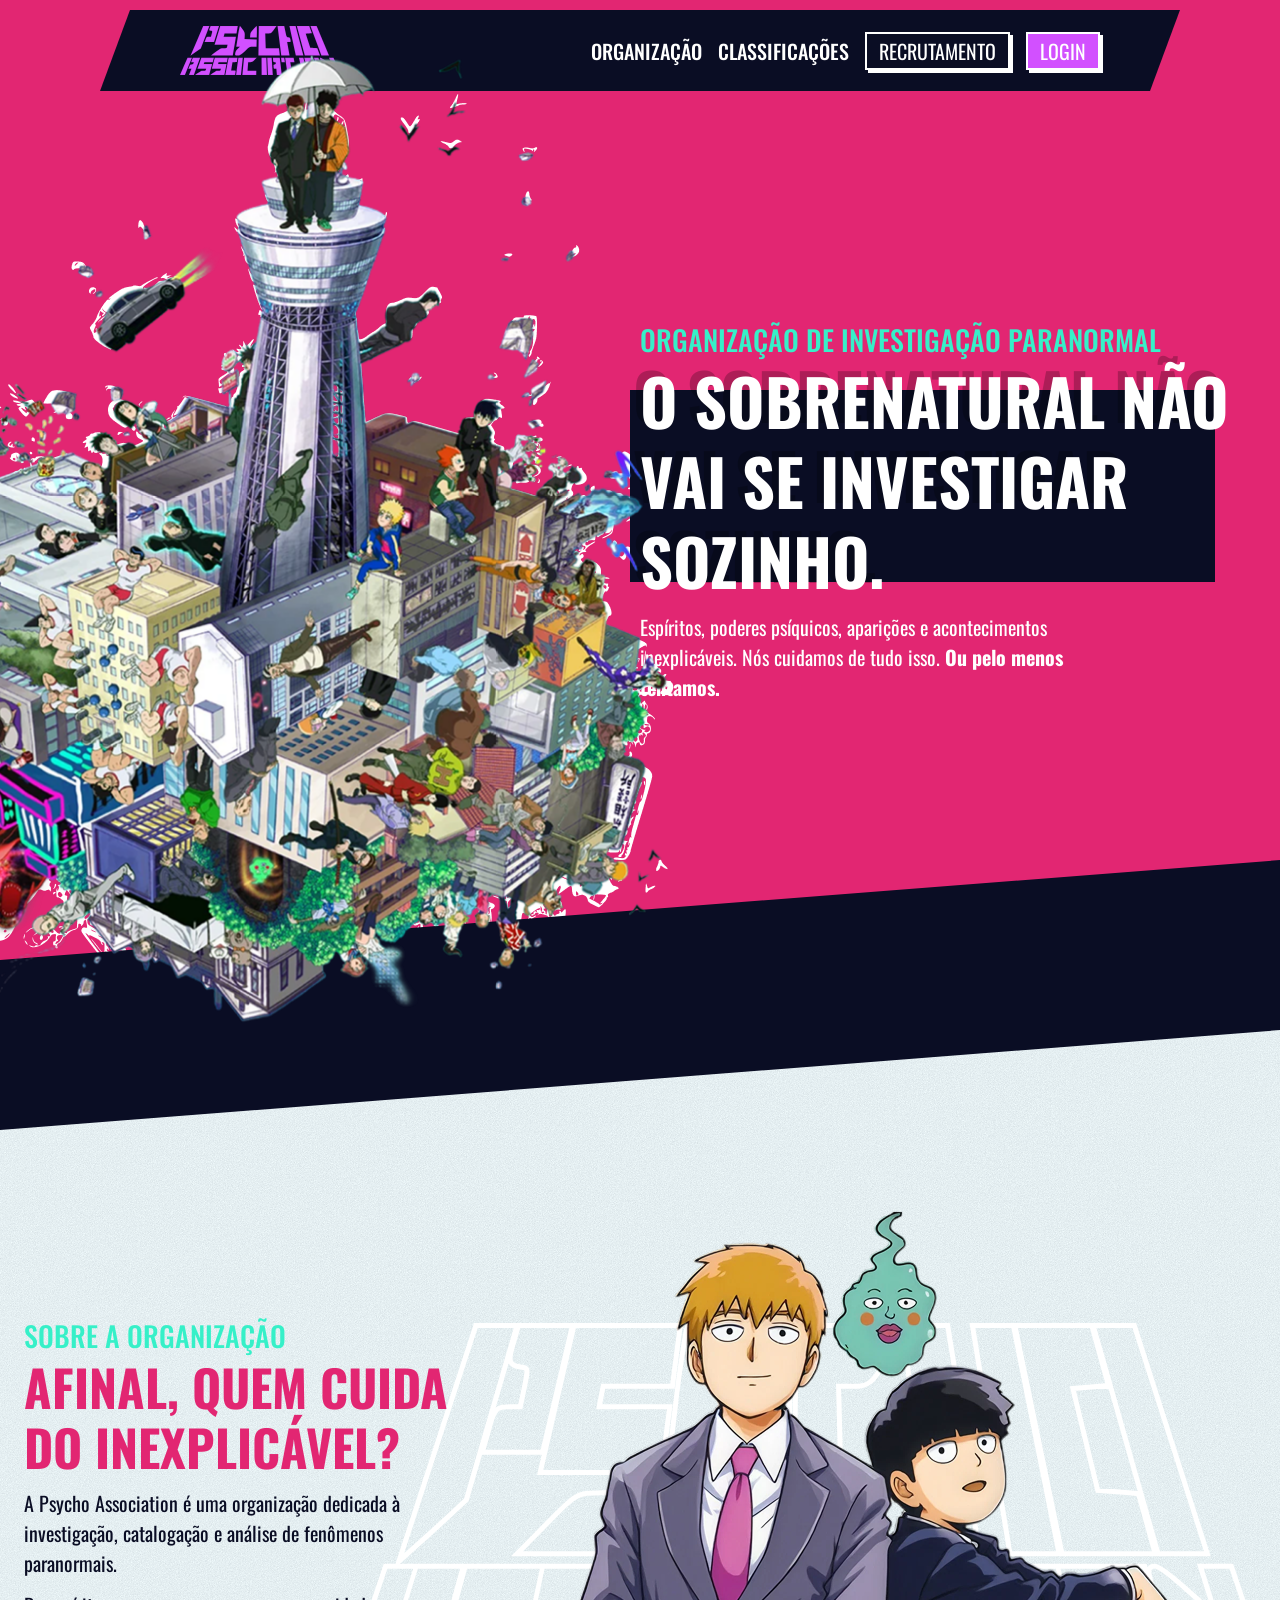
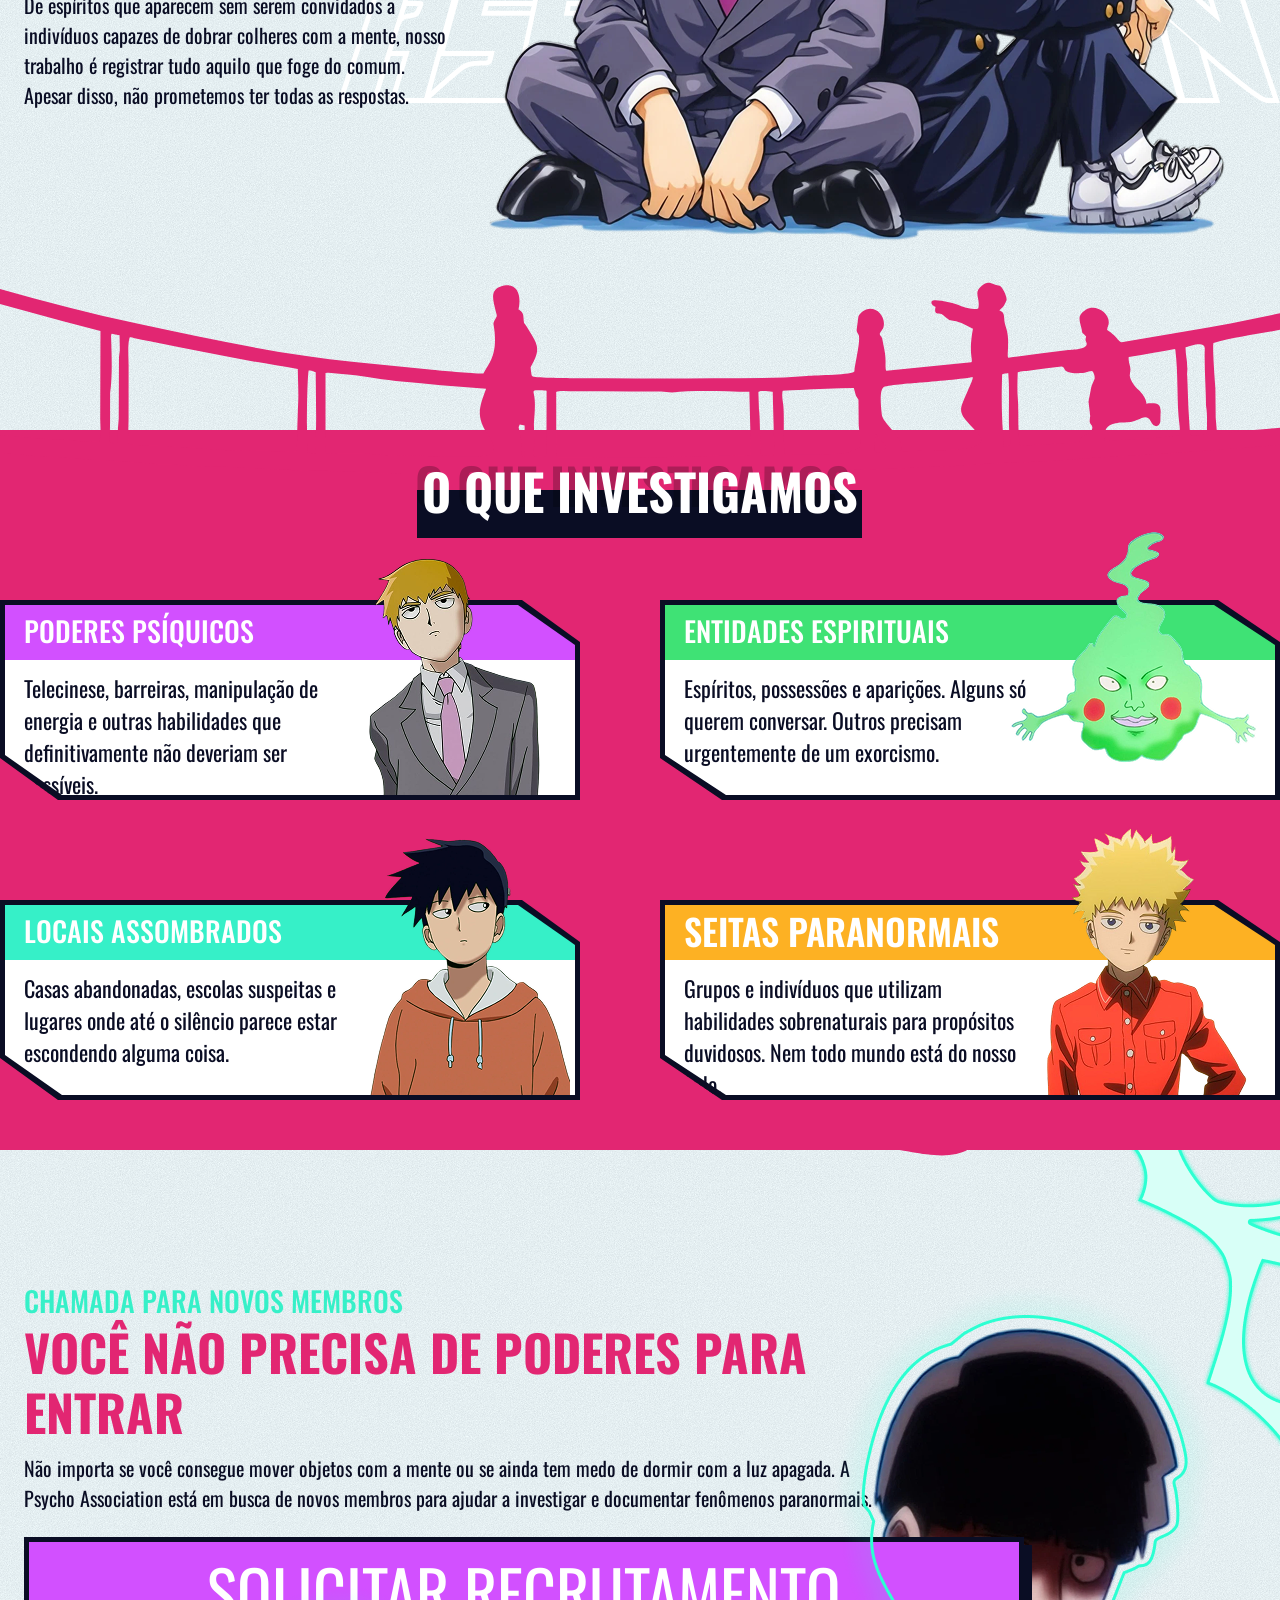
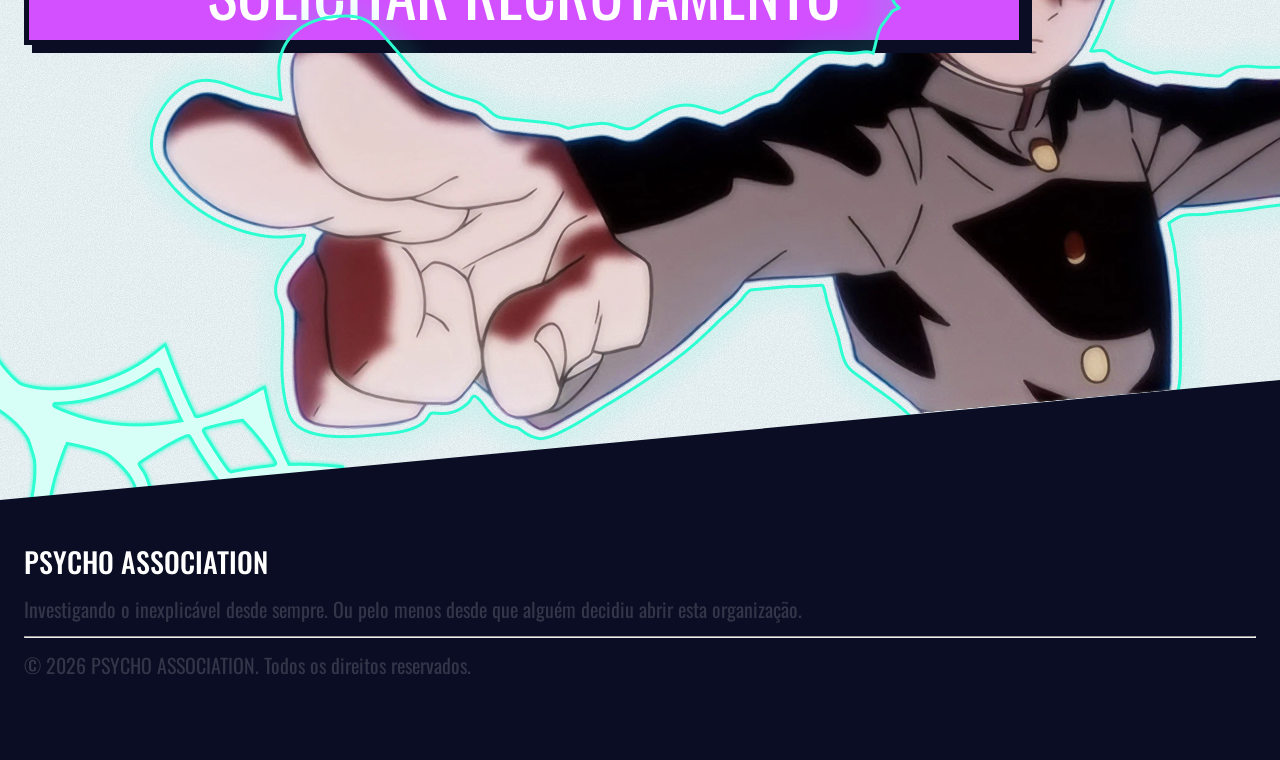
==== public/index.html @ 634f2630 "refactor: Muda a estrutura da nav-bar do sistema" ====
<!DOCTYPE html>
<html lang="en">

<head>
  <meta charset="UTF-8">
  <meta http-equiv="X-UA-Compatible" content="IE=edge">
  <meta name="viewport" content="width=device-width, initial-scale=1.0">

  <title>PsychoAssociation | Página Inicial</title>

  <script src="./js/sessao.js"></script>
  <script src="./js/funcoes.js"></script>

  <link rel="stylesheet" href="./css/home.css">
  <link rel="icon" href="./assets/icon/favicon2.ico">
  <link rel="preconnect" href="https://fonts.gstatic.com">
  <link rel="icon" type="image/x-icon" href="../assets/icon/psycho-association-logo.svg">

</head>

<header>
  <img src="assets/icon/psycho-association-logo.svg" alt="">
  <div>
    <ul>
      <li><a href="#about">ORGANIZAÇÃO</a></li>
      <li><a href="#universe">CLASSIFICAÇÕES</a></li>
      <button class="cadastro" onclick="trocarTela('cadastro.html')">RECRUTAMENTO</button>
      <button class="login" onclick="trocarTela('login.html')">LOGIN</button>
    </ul>
  </div>
</header>

<body id="body_content">
  <section class="main-section">
    <div class="limit main-content">
      <div class="main-image">
        <img src="assets/imgs/main-image.png" class="img-1">
        <img src="assets/imgs/main-image-outline.png" class="img-2">
      </div>
      <div class="main-text">
        <h3>ORGANIZAÇÃO DE INVESTIGAÇÃO PARANORMAL</h3>
        <h2>O SOBRENATURAL NÃO VAI SE INVESTIGAR SOZINHO.</h2>
        <p>Espíritos, poderes psíquicos, aparições e acontecimentos inexplicáveis. Nós cuidamos de tudo isso. <b>Ou pelo
            menos tentamos.</b></p>
      </div>
    </div>
  </section>

  <div class="divisoria-diagonal"></div>

  <section class="about-section" id="about">
    <div class="limit about-content">
      <img src="assets/icon/psycho-association-outline.svg" class="back-logo" alt="">
      <div class="about-text">
        <h3>SOBRE A ORGANIZAÇÃO</h3>
        <h2>AFINAL, QUEM CUIDA DO INEXPLICÁVEL?</h2>
        <p>A Psycho Association é uma organização dedicada à investigação, catalogação e análise de fenômenos
          paranormais.</p>
        <p>De espíritos que aparecem sem serem convidados a indivíduos capazes de dobrar colheres com a mente, nosso
          trabalho é registrar tudo aquilo que foge do comum. Apesar disso, não prometemos ter todas as respostas.</p>
      </div>
      <div class="about-image">
        <img src="assets/imgs/mob-reigen-covinhas.png" class="img-1">
      </div>
    </div>
  </section>

  <section class="universe-section" id="universe">
    <img src="assets/icon/ponte-vetor.svg" class="bridge-icon">
    <div class="universe-background">
      <div class="limit universe-content">
        <h2>O QUE INVESTIGAMOS</h2>
        <div class="universe-cards">
          <div class="card">
            <div class="card-top-purple">
              <h3>PODERES PSÍQUICOS</h3>
            </div>
            <div class="card-bottom">
              <p>Telecinese, barreiras, manipulação de energia e outras habilidades que definitivamente não deveriam ser
                possíveis.</p>
            </div>
            <img src="assets/imgs/arataka-reigen.png" alt="">
          </div>

          <div class="card">
            <div class="card-top-green">
              <h3>ENTIDADES ESPIRITUAIS</h3>
            </div>
            <div class="card-bottom">
              <p>Espíritos, possessões e aparições. Alguns só querem conversar. Outros precisam urgentemente de um
                exorcismo.</p>
            </div>
            <img src="assets/imgs/covinhas.png" alt="">
          </div>

          <div class="card">
            <div class="card-top-cyan">
              <h3>LOCAIS ASSOMBRADOS</h3>
            </div>
            <div class="card-bottom">
              <p>Casas abandonadas, escolas suspeitas e lugares onde até o silêncio parece estar escondendo alguma
                coisa.</p>
            </div>
            <img src="assets/imgs/ritsu-kageyama.png" alt="">
          </div>

          <div class="card">
            <div class="card-top-yellow">
              <h3>SEITAS PARANORMAIS</h3>
            </div>
            <div class="card-bottom">
              <p>Grupos e indivíduos que utilizam habilidades sobrenaturais para propósitos duvidosos. Nem todo mundo
                está do nosso lado.</p>           
            </div>
            <img src="assets/imgs/teruki-hanazawa.png" alt="">
          </div>
        </div>
      </div>
      <img src="assets/icon/pedras-inferiores-vetor.svg" class="rocks-icon">
    </div>
  </section>

  <section class="call-section">
    <div class="limit call-content">
      <div class="call-text">
        <h3>CHAMADA PARA NOVOS MEMBROS</h3>
        <h2> VOCÊ NÃO PRECISA DE PODERES PARA ENTRAR</h2>
        <p>Não importa se você consegue mover objetos com a mente ou se ainda tem medo de dormir com a luz apagada. A
          Psycho Association está em busca de novos membros para ajudar a investigar e documentar fenômenos paranormais.
        </p>
      </div>
      <button onclick="trocarTela('cadastro.html')">SOLICITAR RECRUTAMENTO</button>
      <div class="call-image">
        <img src="assets/imgs/shigeo-kageyama.png" class="img-1">
        <img src="assets/imgs/shigeo-kageyama-outline.png" class="img-2">
      </div>
    </div>
    <img class="raio-1" src="assets/imgs/raio.png" alt="">
    <img class="raio-2" src="assets/imgs/raio-2.png" alt="">
  </section>
  
  <footer>
    <div class="limit">
      <h3>PSYCHO ASSOCIATION</h3>
      <p>Investigando o inexplicável desde sempre. Ou pelo menos desde que alguém decidiu abrir esta organização.</p>
      <hr>
      <p>© 2026 PSYCHO ASSOCIATION. Todos os direitos reservados.</p>
    </div>
  </footer>
</body>
</html>

<script>

  apagarCarregamento()

</script>
---- public/css/home.css ----
@import url('geral.css');


body {
    display: flex;
    flex-direction: column;
    justify-content: center;
    background-image: url("../assets/imgs/fundo-ruido.png");
    color: var(--azul-escuro);
    overflow-x: hidden;
}

img {
    pointer-events: none;
}

li {
    text-decoration: none;
    list-style: none;
}

header {
    display: flex;
    justify-content: space-between;
    position: fixed;
    top: 10px;
    left: 100px;
    right: 100px;
    background-color: var(--azul-escuro);
    padding: 16px 80px;
    clip-path: polygon(30px 0%, 100% 0%, calc(100% - 30px) 100%, 0% 100%);
    z-index: 1000;
}

header ul {
    color: white;
    display: flex;
    align-items: center;
    width: 40%;
    height: 100%;
    gap: 16px;
}

header ul li {
    font-weight: 500;
    position: relative;
    cursor: pointer;
}

header ul li::after {
    position: absolute;
    bottom: 0px;
    left: 0px;
    content: '';
    height: 3px;
    width: 0%;
    background-color: var(--azul-claro);
    transition: 0.8s cubic-bezier(0.08, 0.82, 0.17, 1);
}

header ul li:hover::after {
    width: 100%;
}



header ul button {
    padding: 2px 12px;
    color: white;
    box-shadow: 3px 3px white;
    transition: 0.8s cubic-bezier(0.08, 0.82, 0.17, 1);
    cursor: pointer;
}

header ul button:hover {
    transform: rotate(1deg);
    filter: brightness(90%);
    box-shadow: none;
}

header ul .cadastro {
    border: 2px solid white;
    background-color: var(--azul-escuro);
}

header ul .login {
    border: 2px solid white;
    background-color: var(--roxo-claro);
}

section {
    display: flex;
    justify-content: center;
    height: 900px;
    width: 100%;
}

p {
    margin-top: 12px;
}


.main-section {
    padding-top: 60px;
    background-color: var(--rosa-choque);
}

.limit {
    width: 100%;
    max-width: 1440px;
    padding: 0px 24px;
}

.main-content {
    display: flex;
    justify-content: space-between;
    flex-direction: row;
    align-items: center;
}

.main-text {
    display: flex;
    flex-direction: column;
    width: 50%;
}

.main-text h3 {
    color: var(--azul-claro);
}

.main-text h2 {
    color: white;
    position: relative;
    z-index: 1;
    text-shadow: -7px -6px rgba(0, 0, 0, 0.233);
    font-size: 64px;
    line-height: 80px;
}

.main-text h2:before {
    position: absolute;
    content: "";
    top: 30px;
    left: -10px;
    width: 95%;
    height: 80%;
    background-color: var(--azul-escuro);
    z-index: -1;
}

.main-text p {
    color: white;
    width: 75%;
}

.main-image {
    position: relative;
    height: 100%;
}

.main-image .img-1 {
    position: absolute;
    top: -60px;
    left: -100px;
    width: 750px;
    z-index: 1010;
}

.main-image .img-2 {
    position: absolute;
    left: -100px;
    width: 750px;
    top: -10px;
    z-index: 0;
}

.divisoria-diagonal {
    width: 100%;
    height: 270px;
    background-color: var(--azul-escuro);
    clip-path: polygon(0 100px, 100% 0, 100% calc(100% - 100px), 0 100%);
    margin-top: -100px;
    z-index: 10;
    position: relative;
}

.about-section {
    margin-top: -90px;
    z-index: -10000;
}

.about-content {
    padding-top: 45px;;
    display: flex;
    justify-content: space-between;
    flex-direction: row;
    align-items: center;
    position: relative;
}

.about-content .back-logo {
    position: absolute;
    z-index: -10;
    right: 0px;
}

.about-text {
    width: 35%;
}

.about-text h3 {
    color: var(--azul-claro);
}

.about-text h2 {
    color: var(--rosa-choque);
}

.about-image img {
    z-index: 1000;
}

.universe-section {
    display: flex;
    align-items: center;
    position: relative;
}

.bridge-icon {
    position: absolute;
    width: 100%;
    max-width: 2000px;
    bottom: 85%;
}

.rocks-icon {
    position: absolute;
    width: 100%;
    max-width: 2000px;
    top: 75%;
    z-index: -100;
}

.universe-background {
    height: 80%;
    background-color: var(--rosa-choque);
    width: 100%;
    display: flex;
    justify-content: center;
}

.universe-content {
    display: flex;
    flex-direction: column;
    align-items: center;
    padding: 30px 0px;
    row-gap: 80px;
}

.universe-content h2 {
    color: white;
    position: relative;
    z-index: 1;
    text-shadow: -7px -6px rgba(0, 0, 0, 0.233);
}

.universe-content h2:before {
    position: absolute;
    content: "";
    top: 30px;
    width: 102%;
    left: -5px;
    height: 80%;
    background-color: var(--azul-escuro);
    z-index: -1;
}

.universe-cards {
    display: grid;
    grid-template-columns: auto auto;
    width: 100%;
    height: 100%;
    column-gap: 80px;
    row-gap: 80px;
}

.universe-cards .card {
    display: flex;
    flex-direction: column;
    position: relative;
    height: 200px;
    /* border: solid 5px var(--azul-escuro); */
    transition: 0.8s cubic-bezier(0.08, 0.82, 0.17, 1);
    
}

.universe-cards .card:hover {
    transform: rotate(1deg) scale(1.02);
}

.universe-cards .card .card-top-cyan, .card-top-green, .card-top-yellow, .card-top-purple {
    display: flex;
    align-items: center;
    padding: 0px 24px;
    height: 30%;
    background-color: var(--azul-escuro);
    clip-path: polygon(0% 0%, 90% 0%, 100% 70%, 100% 100%, 0% 100%);
}


.universe-cards .card .card-top-cyan::after {
  content: '';
  position: absolute;
  top: 5px;
  left: 5px;
  right: 5px;
  bottom: 5px;
  background-color: var(--azul-claro);
  clip-path: polygon(0% 0%, 90% 0%, 100% 21%, 100% 100%, 0% 100%);
  z-index: -1;
}

.universe-cards .card .card-top-green::after {
  content: '';
  position: absolute;
  top: 5px;
  left: 5px;
  right: 5px;
  bottom: 5px;
  background-color: var(--verde-claro);
  clip-path: polygon(0% 0%, 90% 0%, 100% 21%, 100% 100%, 0% 100%);
  z-index: -1;
}

.universe-cards .card .card-top-yellow::after {
  content: '';
  position: absolute;
  top: 5px;
  left: 5px;
  right: 5px;
  bottom: 5px;
  background-color: var(--amarelo-forte);
  clip-path: polygon(0% 0%, 90% 0%, 100% 21%, 100% 100%, 0% 100%);
  z-index: -1;
}

.universe-cards .card .card-top-purple::after {
  content: '';
  position: absolute;
  top: 5px;
  left: 5px;
  right: 5px;
  bottom: 5px;
  background-color: var(--roxo-claro);
  clip-path: polygon(0% 0%, 90% 0%, 100% 21%, 100% 100%, 0% 100%);
  z-index: -1;
}

.universe-cards .card .card-top-cyan, .card-top-green, .card-top-purple, .card-top-yellow h3 {
    font-size: 36px;
    font-weight: 600;
    color: white;
}

.universe-cards .card .card-bottom {
    padding: 0px 24px;
    background-color: white;
    height: 70%;
    color: var(--azul-escuro);
    background-color: var(--azul-escuro);
    clip-path: polygon(0% 0%, 100% 0%, 100% 1000%, 10% 100%, 0% 70%);
}

.universe-cards .card .card-bottom:before {
  content: '';
  position: absolute;
  top: 5px;
  left: 5px;
  right: 5px;
  bottom: 5px;
  background-color: white;
  clip-path: polygon(0% 0%, 100% 0%, 100% 1000%, 10% 100%, 0% 79%);
  z-index: -100;
}

.universe-cards .card .card-bottom p {
    width: 60%;
    font-size: 22px;
}

.universe-cards .card img {
    position: absolute;
    bottom: 5px;
    right: 10px;
}

.call-section {
    margin-top: 40px;
    position: relative;
    height: 750px;
}

.call-section .raio-1 {
    position: absolute;
    left: -10px;
    bottom: -280px;
}

.call-section .raio-2 {
    position: absolute;
    right: -10px;
    top: -280px;
    z-index: -1000;
}

.call-image .img-1 {
    position: absolute;
    right: 0px;
    top: 0px;
    z-index: -1000;
}

.call-image .img-2 {
    position: absolute;
    right: 0px;
    top: 5px;
}

.call-text {
    width: 70%;
}

.call-text h3 {
    color: var(--azul-claro);
}

.call-text h2 {
    color: var(--rosa-choque);
}
.call-content button {
    padding: 2px 12px;
    margin-top: 24px;
    font-size: 64px;
    color: white;
    background-color: var(--roxo-claro);
    box-shadow: 8px 8px var(--azul-escuro);
    cursor: pointer;
    border: solid 5px var(--azul-escuro);
    width: 1000px;
    transition: 0.8s cubic-bezier(0.08, 0.82, 0.17, 1);
}

.call-content button:hover {
    transform: rotate(0.5deg);
    filter: brightness(90%);
    box-shadow: none;
}

footer {
    display: flex;
    align-items: center;
    justify-content: center;
    width: 100%;
    height: 300px; 
    background-color: var(--azul-escuro);
    clip-path: polygon(0 120px, 100% 0, 100% 100%, 0 100%);
    margin-top: -50px;
    z-index: 10;
    padding-top: 80px;
    color: white;
}

footer div {
    display: flex;
    flex-direction: column;
    row-gap: 12px;
}

footer div p {
    margin-top: 0;
    color: rgba(255, 255, 255, 0.168);
}   

footer div h2 {
    justify-self: flex-end;
}

.carregamento {
    width: 100vw;
    height: 100vh;
    display: flex;
    justify-content: center;
    align-items: center;
    background-color: black;
    position: fixed;
    top: 0;
    z-index: 100000;
}
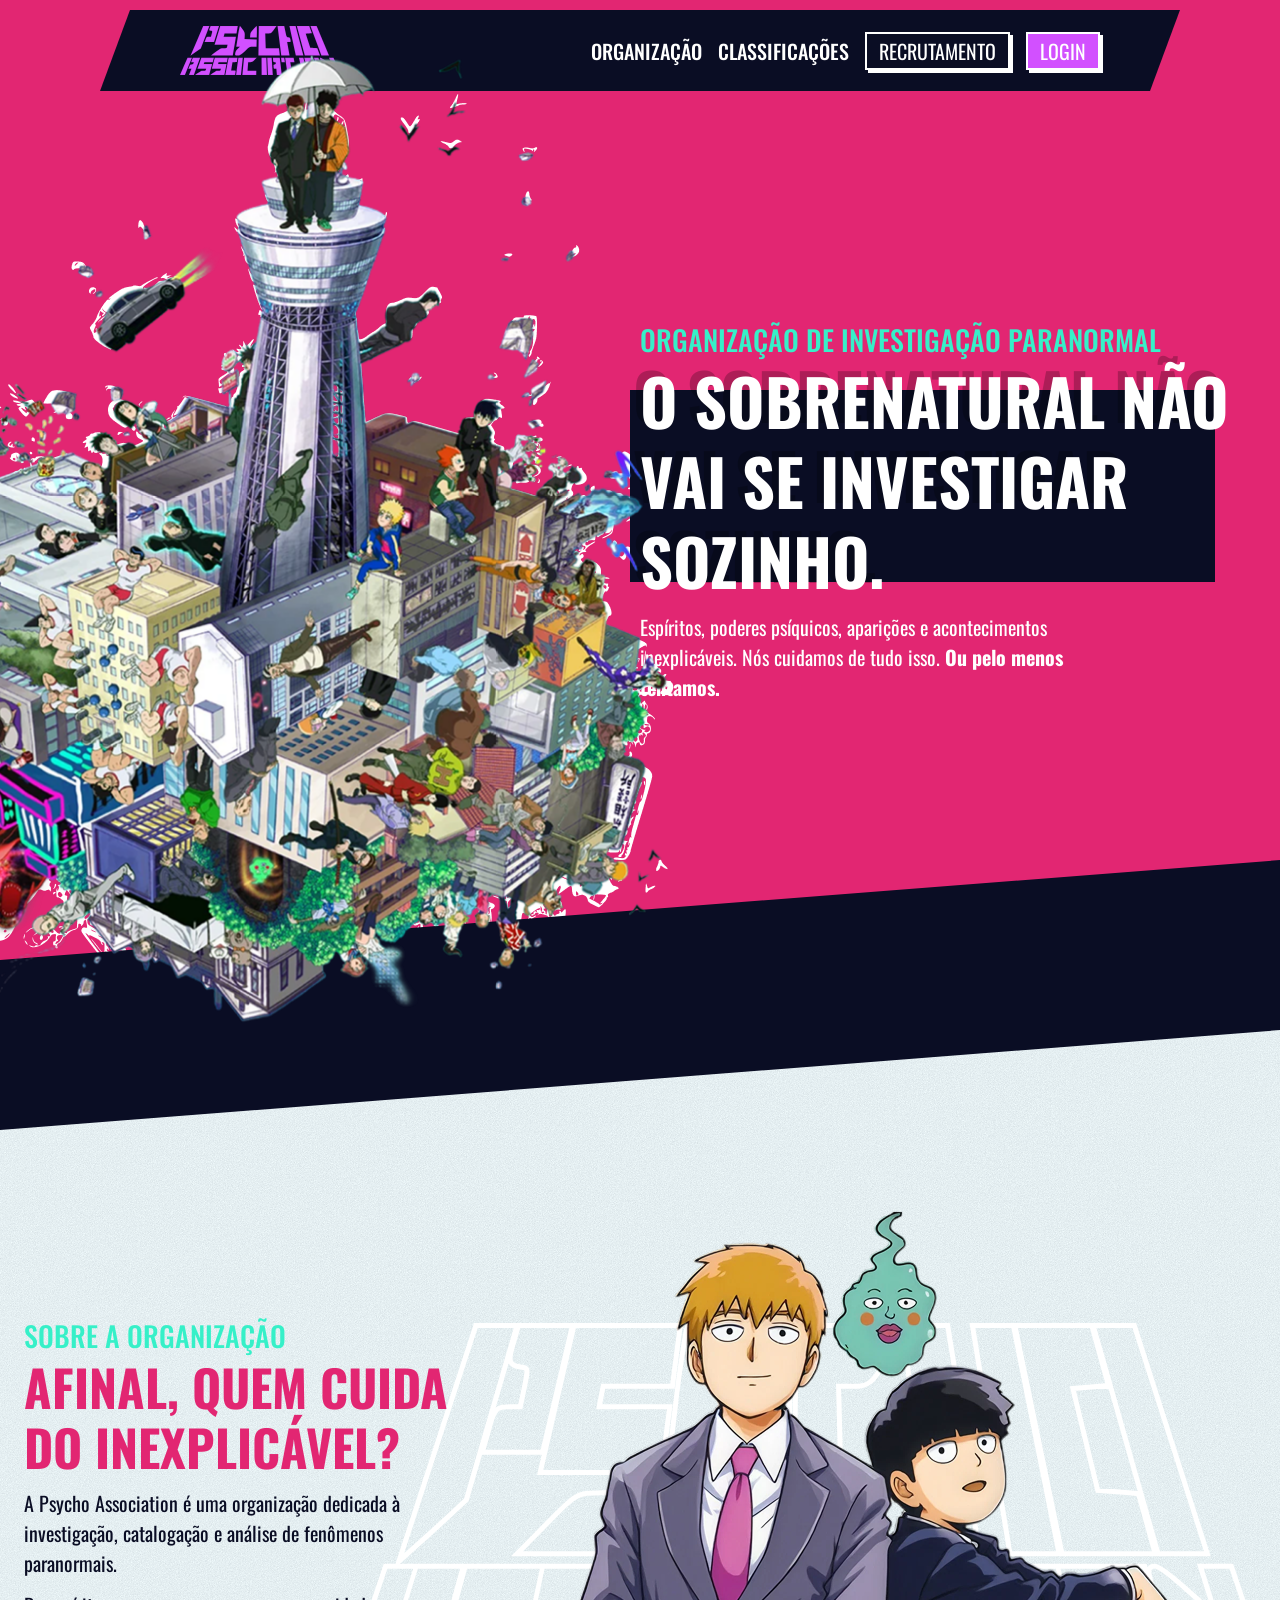
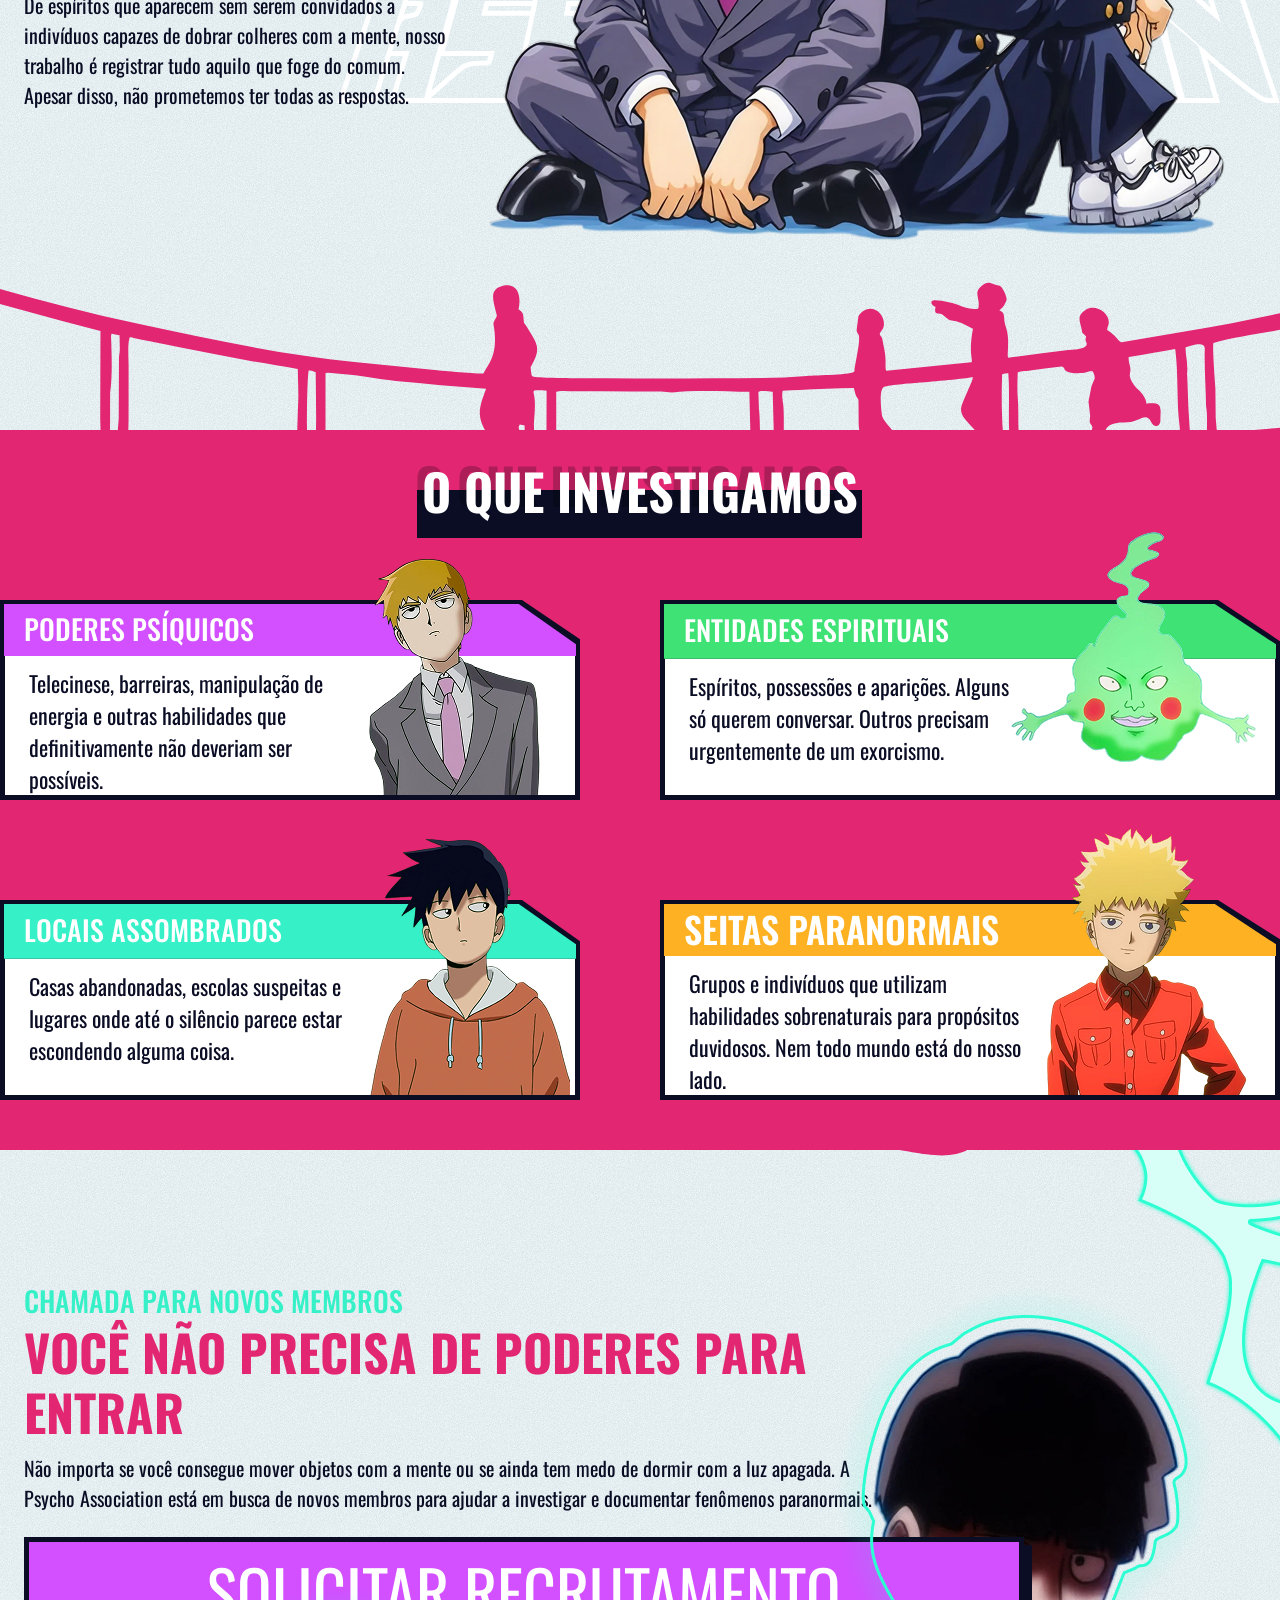
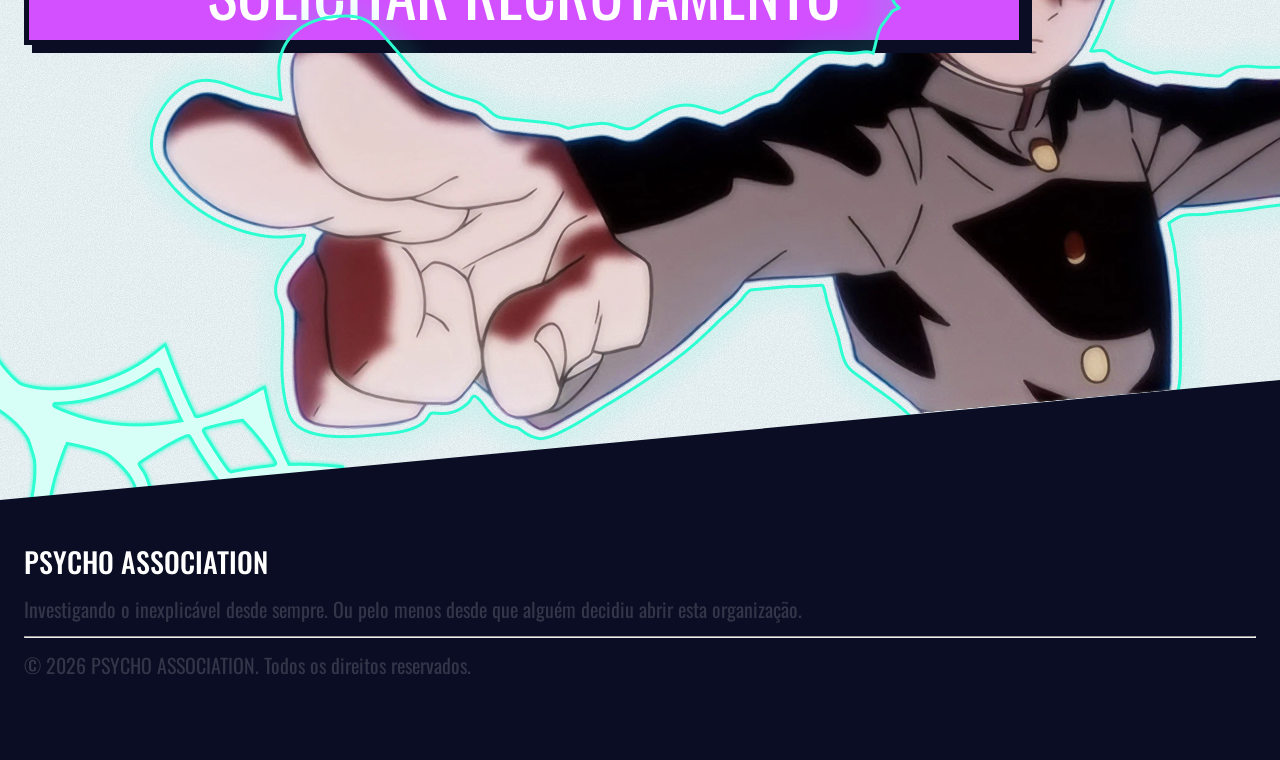
==== commit c935474a: "feat: Adiciona barra de filtros na tela de ocorrencias" ====
--- a/public/index.html
+++ b/public/index.html
@@ -14,7 +14,7 @@
   <link rel="stylesheet" href="./css/home.css">
   <link rel="icon" href="./assets/icon/favicon2.ico">
   <link rel="preconnect" href="https://fonts.gstatic.com">
-  <link rel="icon" type="image/x-icon" href="../assets/icon/psycho-association-logo.svg">
+  <link rel="icon" type="image/x-icon" href="assets/icon/psycho-association-logo.svg">
 
 </head>
 
@@ -24,8 +24,8 @@
     <ul>
       <li><a href="#about">ORGANIZAÇÃO</a></li>
       <li><a href="#universe">CLASSIFICAÇÕES</a></li>
-      <button class="cadastro" onclick="trocarTela('cadastro.html')">RECRUTAMENTO</button>
-      <button class="login" onclick="trocarTela('login.html')">LOGIN</button>
+      <button class="cadastro" onclick="window.location = 'cadastro.html'">RECRUTAMENTO</button>
+      <button class="login" onclick="window.location = 'login.html'">LOGIN</button>
     </ul>
   </div>
 </header>
@@ -129,7 +129,7 @@
           Psycho Association está em busca de novos membros para ajudar a investigar e documentar fenômenos paranormais.
         </p>
       </div>
-      <button onclick="trocarTela('cadastro.html')">SOLICITAR RECRUTAMENTO</button>
+      <button onclick="window.location = 'cadastro.html'">SOLICITAR RECRUTAMENTO</button>
       <div class="call-image">
         <img src="assets/imgs/shigeo-kageyama.png" class="img-1">
         <img src="assets/imgs/shigeo-kageyama-outline.png" class="img-2">
@@ -149,9 +149,3 @@
   </footer>
 </body>
 </html>
-
-<script>
-
-  apagarCarregamento()
-
-</script>
--- a/public/css/home.css
+++ b/public/css/home.css
@@ -311,10 +311,7 @@
 .universe-cards .card .card-top-cyan::after {
   content: '';
   position: absolute;
-  top: 5px;
-  left: 5px;
-  right: 5px;
-  bottom: 5px;
+  inset: 4px;
   background-color: var(--azul-claro);
   clip-path: polygon(0% 0%, 90% 0%, 100% 21%, 100% 100%, 0% 100%);
   z-index: -1;
@@ -323,10 +320,7 @@
 .universe-cards .card .card-top-green::after {
   content: '';
   position: absolute;
-  top: 5px;
-  left: 5px;
-  right: 5px;
-  bottom: 5px;
+  inset: 4px;
   background-color: var(--verde-claro);
   clip-path: polygon(0% 0%, 90% 0%, 100% 21%, 100% 100%, 0% 100%);
   z-index: -1;
@@ -335,10 +329,7 @@
 .universe-cards .card .card-top-yellow::after {
   content: '';
   position: absolute;
-  top: 5px;
-  left: 5px;
-  right: 5px;
-  bottom: 5px;
+  inset: 4px;
   background-color: var(--amarelo-forte);
   clip-path: polygon(0% 0%, 90% 0%, 100% 21%, 100% 100%, 0% 100%);
   z-index: -1;
@@ -347,10 +338,7 @@
 .universe-cards .card .card-top-purple::after {
   content: '';
   position: absolute;
-  top: 5px;
-  left: 5px;
-  right: 5px;
-  bottom: 5px;
+  inset: 4px;
   background-color: var(--roxo-claro);
   clip-path: polygon(0% 0%, 90% 0%, 100% 21%, 100% 100%, 0% 100%);
   z-index: -1;
@@ -363,24 +351,13 @@
 }
 
 .universe-cards .card .card-bottom {
+    margin-top: -1px;
     padding: 0px 24px;
     background-color: white;
+    border: solid 5px var(--azul-escuro);
+    border-top: none;
     height: 70%;
     color: var(--azul-escuro);
-    background-color: var(--azul-escuro);
-    clip-path: polygon(0% 0%, 100% 0%, 100% 1000%, 10% 100%, 0% 70%);
-}
-
-.universe-cards .card .card-bottom:before {
-  content: '';
-  position: absolute;
-  top: 5px;
-  left: 5px;
-  right: 5px;
-  bottom: 5px;
-  background-color: white;
-  clip-path: polygon(0% 0%, 100% 0%, 100% 1000%, 10% 100%, 0% 79%);
-  z-index: -100;
 }
 
 .universe-cards .card .card-bottom p {
@@ -485,14 +462,3 @@
     justify-self: flex-end;
 }
 
-.carregamento {
-    width: 100vw;
-    height: 100vh;
-    display: flex;
-    justify-content: center;
-    align-items: center;
-    background-color: black;
-    position: fixed;
-    top: 0;
-    z-index: 100000;
-}
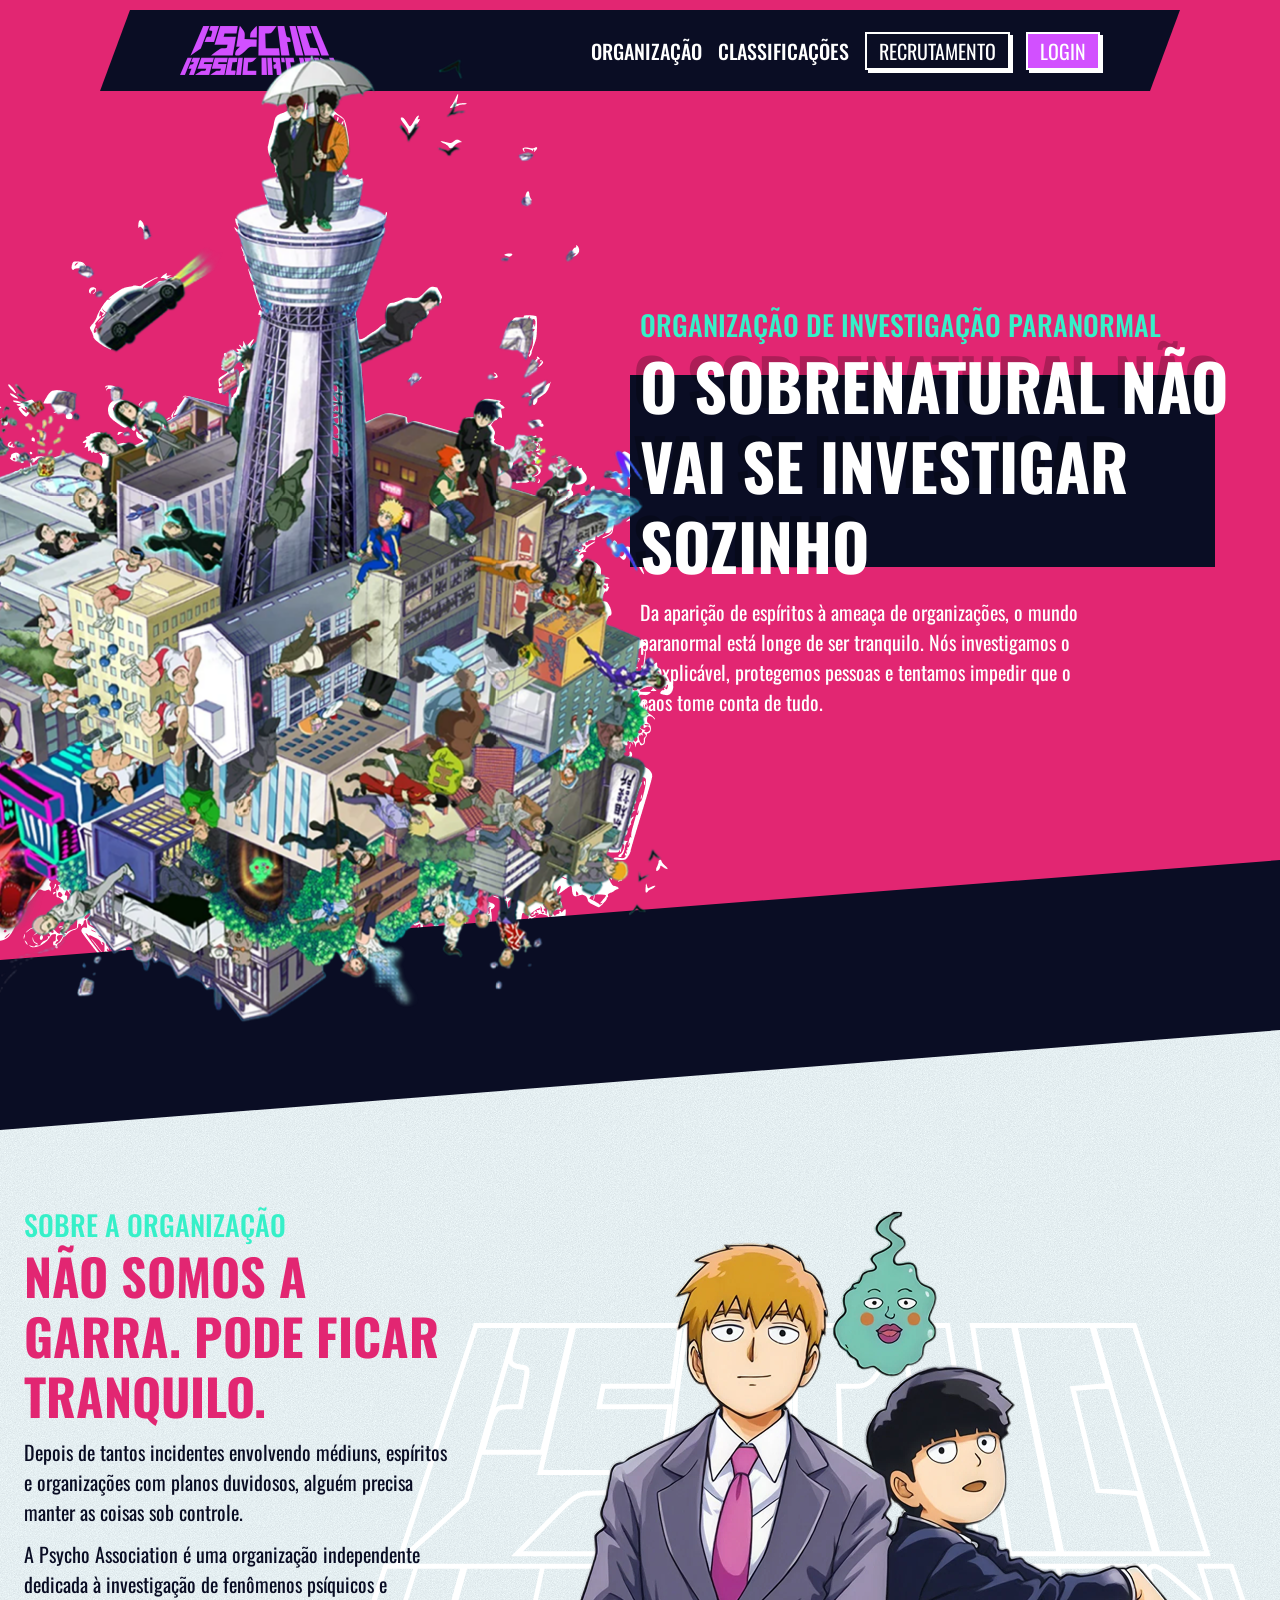
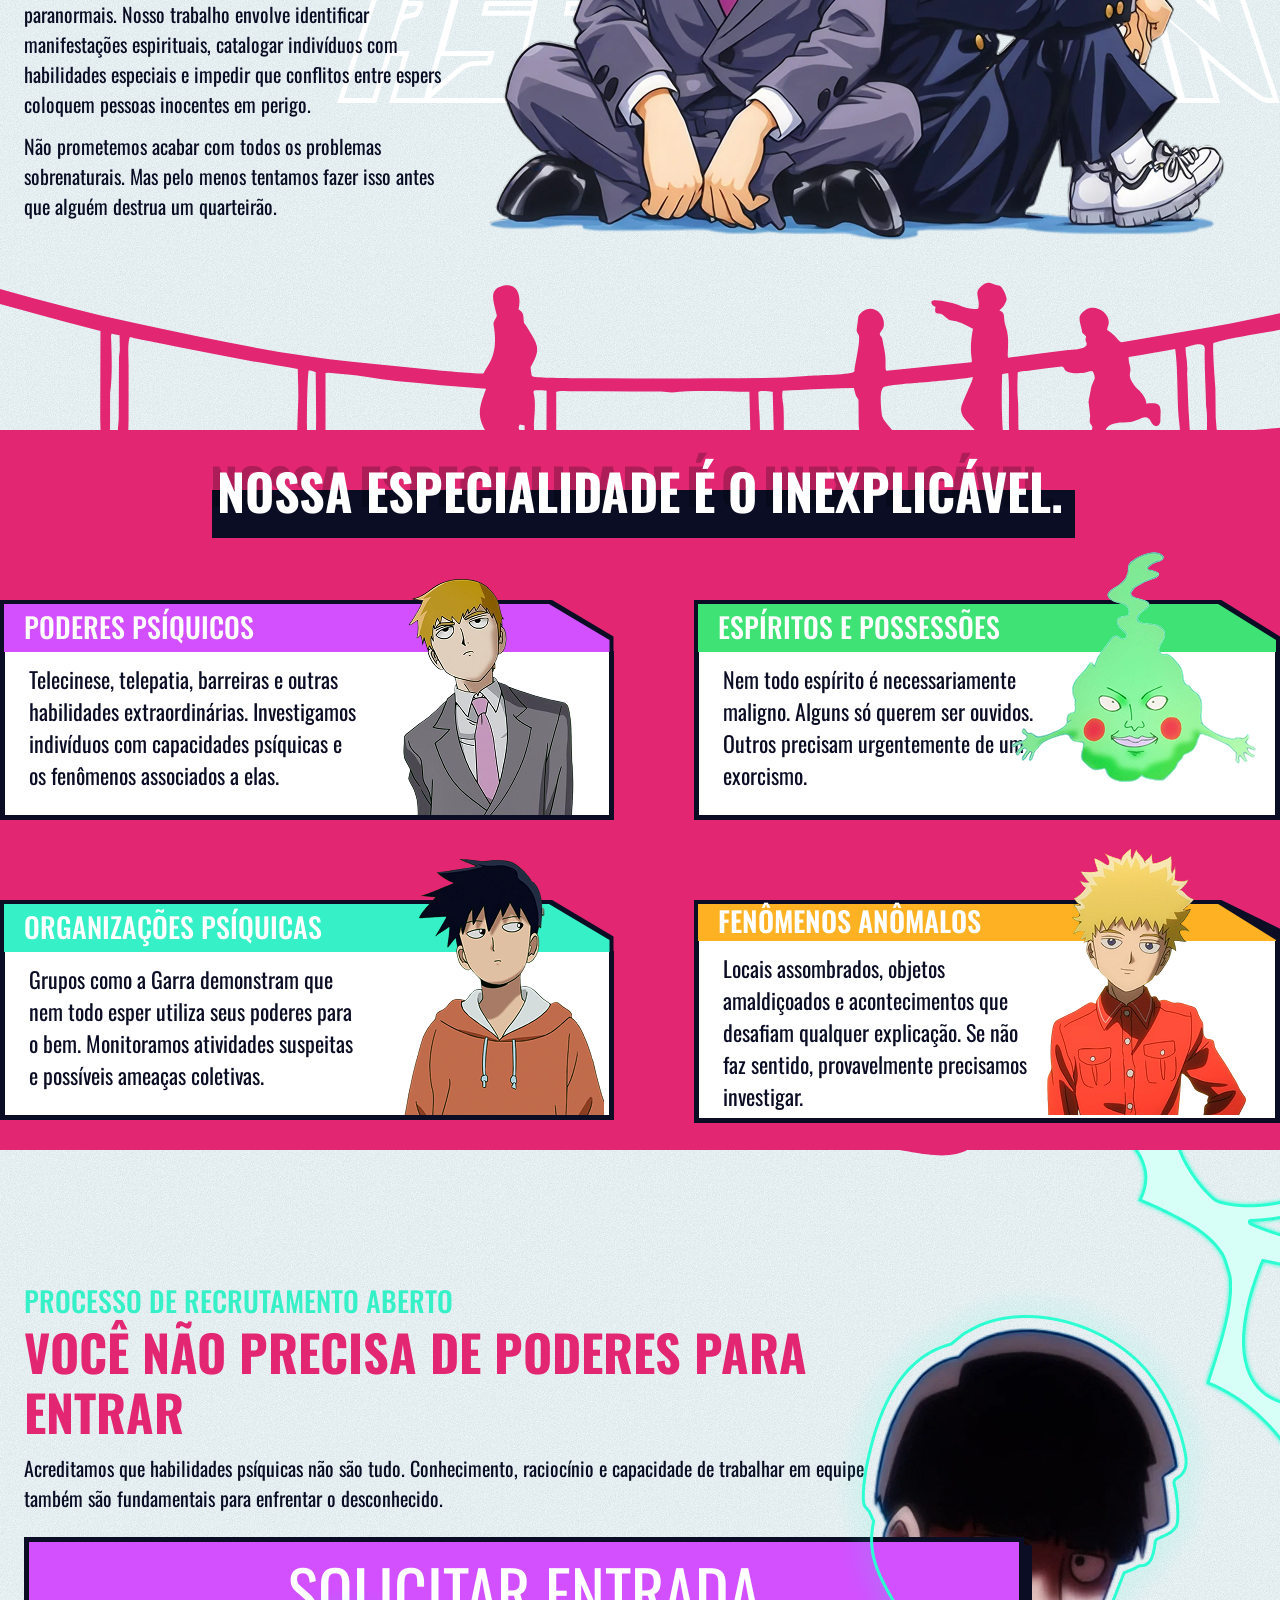
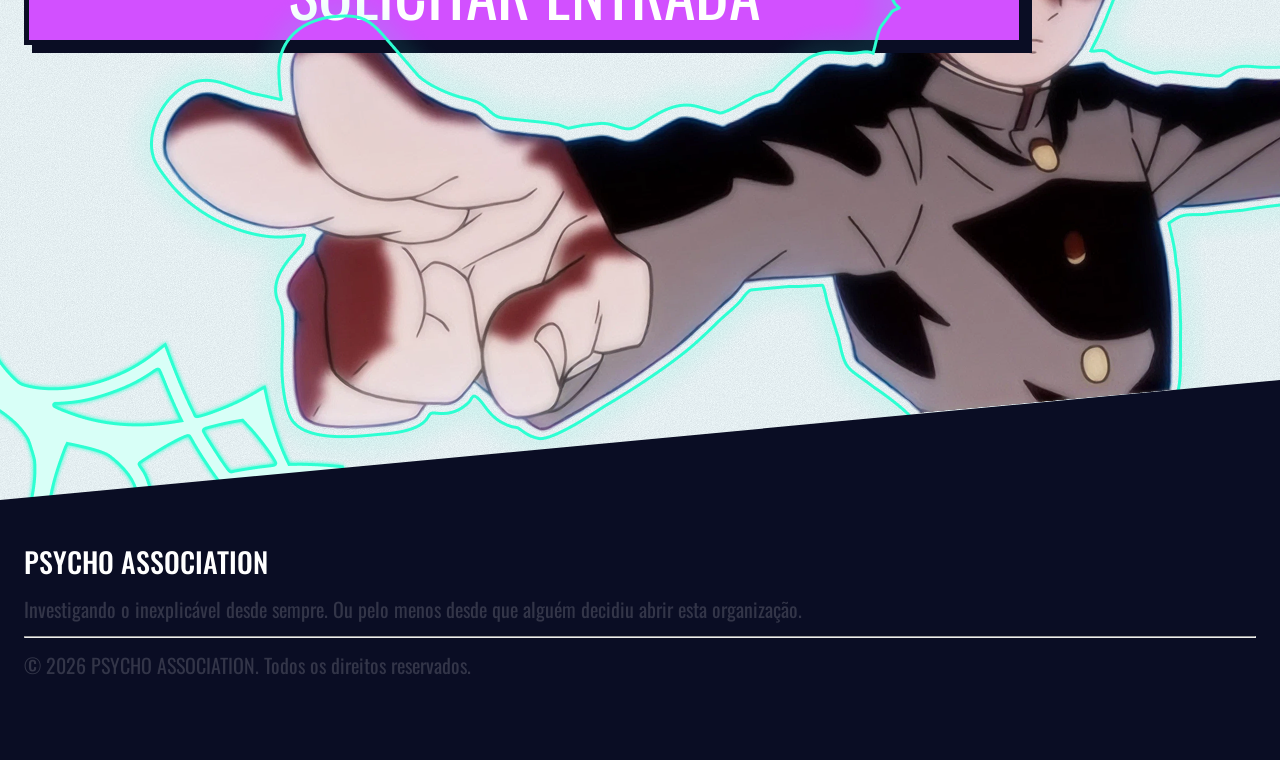
==== commit f30c0474: "refactor: Refatora textos e quiz" ====
--- a/public/index.html
+++ b/public/index.html
@@ -39,9 +39,8 @@
       </div>
       <div class="main-text">
         <h3>ORGANIZAÇÃO DE INVESTIGAÇÃO PARANORMAL</h3>
-        <h2>O SOBRENATURAL NÃO VAI SE INVESTIGAR SOZINHO.</h2>
-        <p>Espíritos, poderes psíquicos, aparições e acontecimentos inexplicáveis. Nós cuidamos de tudo isso. <b>Ou pelo
-            menos tentamos.</b></p>
+        <h2>O SOBRENATURAL NÃO VAI SE INVESTIGAR SOZINHO</h2>
+        <p>Da aparição de espíritos à ameaça de organizações, o mundo paranormal está longe de ser tranquilo. Nós investigamos o inexplicável, protegemos pessoas e tentamos impedir que o caos tome conta de tudo.</p>
       </div>
     </div>
   </section>
@@ -53,11 +52,10 @@
       <img src="assets/icon/psycho-association-outline.svg" class="back-logo" alt="">
       <div class="about-text">
         <h3>SOBRE A ORGANIZAÇÃO</h3>
-        <h2>AFINAL, QUEM CUIDA DO INEXPLICÁVEL?</h2>
-        <p>A Psycho Association é uma organização dedicada à investigação, catalogação e análise de fenômenos
-          paranormais.</p>
-        <p>De espíritos que aparecem sem serem convidados a indivíduos capazes de dobrar colheres com a mente, nosso
-          trabalho é registrar tudo aquilo que foge do comum. Apesar disso, não prometemos ter todas as respostas.</p>
+        <h2>NÃO SOMOS A GARRA. PODE FICAR TRANQUILO.</h2>
+        <p>Depois de tantos incidentes envolvendo médiuns, espíritos e organizações com planos duvidosos, alguém precisa manter as coisas sob controle.</p>
+        <p>A Psycho Association é uma organização independente dedicada à investigação de fenômenos psíquicos e paranormais. Nosso trabalho envolve identificar manifestações espirituais, catalogar indivíduos com habilidades especiais e impedir que conflitos entre espers coloquem pessoas inocentes em perigo.</p>
+        <p>Não prometemos acabar com todos os problemas sobrenaturais. Mas pelo menos tentamos fazer isso antes que alguém destrua um quarteirão.</p>
       </div>
       <div class="about-image">
         <img src="assets/imgs/mob-reigen-covinhas.png" class="img-1">
@@ -69,48 +67,44 @@
     <img src="assets/icon/ponte-vetor.svg" class="bridge-icon">
     <div class="universe-background">
       <div class="limit universe-content">
-        <h2>O QUE INVESTIGAMOS</h2>
+        <h2>NOSSA ESPECIALIDADE É O INEXPLICÁVEL.</h2>
         <div class="universe-cards">
           <div class="card">
             <div class="card-top-purple">
               <h3>PODERES PSÍQUICOS</h3>
             </div>
             <div class="card-bottom">
-              <p>Telecinese, barreiras, manipulação de energia e outras habilidades que definitivamente não deveriam ser
-                possíveis.</p>
+              <p>Telecinese, telepatia, barreiras e outras habilidades extraordinárias. Investigamos indivíduos com capacidades psíquicas e os fenômenos associados a elas.</p>
             </div>
             <img src="assets/imgs/arataka-reigen.png" alt="">
           </div>
 
           <div class="card">
             <div class="card-top-green">
-              <h3>ENTIDADES ESPIRITUAIS</h3>
+              <h3>ESPÍRITOS E POSSESSÕES</h3>
             </div>
             <div class="card-bottom">
-              <p>Espíritos, possessões e aparições. Alguns só querem conversar. Outros precisam urgentemente de um
-                exorcismo.</p>
+              <p>Nem todo espírito é necessariamente maligno. Alguns só querem ser ouvidos. Outros precisam urgentemente de um exorcismo.</p>
             </div>
             <img src="assets/imgs/covinhas.png" alt="">
           </div>
 
           <div class="card">
             <div class="card-top-cyan">
-              <h3>LOCAIS ASSOMBRADOS</h3>
+              <h3>ORGANIZAÇÕES PSÍQUICAS</h3>
             </div>
             <div class="card-bottom">
-              <p>Casas abandonadas, escolas suspeitas e lugares onde até o silêncio parece estar escondendo alguma
-                coisa.</p>
+              <p>Grupos como a Garra demonstram que nem todo esper utiliza seus poderes para o bem. Monitoramos atividades suspeitas e possíveis ameaças coletivas.</p>
             </div>
             <img src="assets/imgs/ritsu-kageyama.png" alt="">
           </div>
 
           <div class="card">
             <div class="card-top-yellow">
-              <h3>SEITAS PARANORMAIS</h3>
+              <h3>FENÔMENOS ANÔMALOS</h3>
             </div>
             <div class="card-bottom">
-              <p>Grupos e indivíduos que utilizam habilidades sobrenaturais para propósitos duvidosos. Nem todo mundo
-                está do nosso lado.</p>           
+              <p>Locais assombrados, objetos amaldiçoados e acontecimentos que desafiam qualquer explicação. Se não faz sentido, provavelmente precisamos investigar.</p>
             </div>
             <img src="assets/imgs/teruki-hanazawa.png" alt="">
           </div>
@@ -123,13 +117,11 @@
   <section class="call-section">
     <div class="limit call-content">
       <div class="call-text">
-        <h3>CHAMADA PARA NOVOS MEMBROS</h3>
-        <h2> VOCÊ NÃO PRECISA DE PODERES PARA ENTRAR</h2>
-        <p>Não importa se você consegue mover objetos com a mente ou se ainda tem medo de dormir com a luz apagada. A
-          Psycho Association está em busca de novos membros para ajudar a investigar e documentar fenômenos paranormais.
-        </p>
+        <h3>PROCESSO DE RECRUTAMENTO ABERTO</h3>
+        <h2>VOCÊ NÃO PRECISA DE PODERES PARA ENTRAR</h2>
+        <p>Acreditamos que habilidades psíquicas não são tudo. Conhecimento, raciocínio e capacidade de trabalhar em equipe também são fundamentais para enfrentar o desconhecido.</p>
       </div>
-      <button onclick="window.location = 'cadastro.html'">SOLICITAR RECRUTAMENTO</button>
+      <button onclick="window.location = 'cadastro.html'">SOLICITAR ENTRADA</button>
       <div class="call-image">
         <img src="assets/imgs/shigeo-kageyama.png" class="img-1">
         <img src="assets/imgs/shigeo-kageyama-outline.png" class="img-2">
--- a/public/css/home.css
+++ b/public/css/home.css
@@ -91,7 +91,7 @@
 section {
     display: flex;
     justify-content: center;
-    height: 900px;
+    height: 100vh;
     width: 100%;
 }
 
@@ -288,7 +288,7 @@
     display: flex;
     flex-direction: column;
     position: relative;
-    height: 200px;
+    height: 220px;
     /* border: solid 5px var(--azul-escuro); */
     transition: 0.8s cubic-bezier(0.08, 0.82, 0.17, 1);
     
@@ -313,7 +313,7 @@
   position: absolute;
   inset: 4px;
   background-color: var(--azul-claro);
-  clip-path: polygon(0% 0%, 90% 0%, 100% 21%, 100% 100%, 0% 100%);
+  clip-path: polygon(0% 0%, 90% 0%, 100% 17%, 100% 100%, 0% 100%);
   z-index: -1;
 }
 
@@ -322,7 +322,7 @@
   position: absolute;
   inset: 4px;
   background-color: var(--verde-claro);
-  clip-path: polygon(0% 0%, 90% 0%, 100% 21%, 100% 100%, 0% 100%);
+  clip-path: polygon(0% 0%, 90% 0%, 100% 17%, 100% 100%, 0% 100%);
   z-index: -1;
 }
 
@@ -331,7 +331,7 @@
   position: absolute;
   inset: 4px;
   background-color: var(--amarelo-forte);
-  clip-path: polygon(0% 0%, 90% 0%, 100% 21%, 100% 100%, 0% 100%);
+  clip-path: polygon(0% 0%, 90% 0%, 100% 17%, 100% 100%, 0% 100%);
   z-index: -1;
 }
 
@@ -340,12 +340,12 @@
   position: absolute;
   inset: 4px;
   background-color: var(--roxo-claro);
-  clip-path: polygon(0% 0%, 90% 0%, 100% 21%, 100% 100%, 0% 100%);
+  clip-path: polygon(0% 0%, 90% 0%, 100% 17%, 100% 100%, 0% 100%);
   z-index: -1;
 }
 
 .universe-cards .card .card-top-cyan, .card-top-green, .card-top-purple, .card-top-yellow h3 {
-    font-size: 36px;
+    font-size: 28px;
     font-weight: 600;
     color: white;
 }
@@ -353,6 +353,7 @@
 .universe-cards .card .card-bottom {
     margin-top: -1px;
     padding: 0px 24px;
+    padding-bottom: 24px;
     background-color: white;
     border: solid 5px var(--azul-escuro);
     border-top: none;
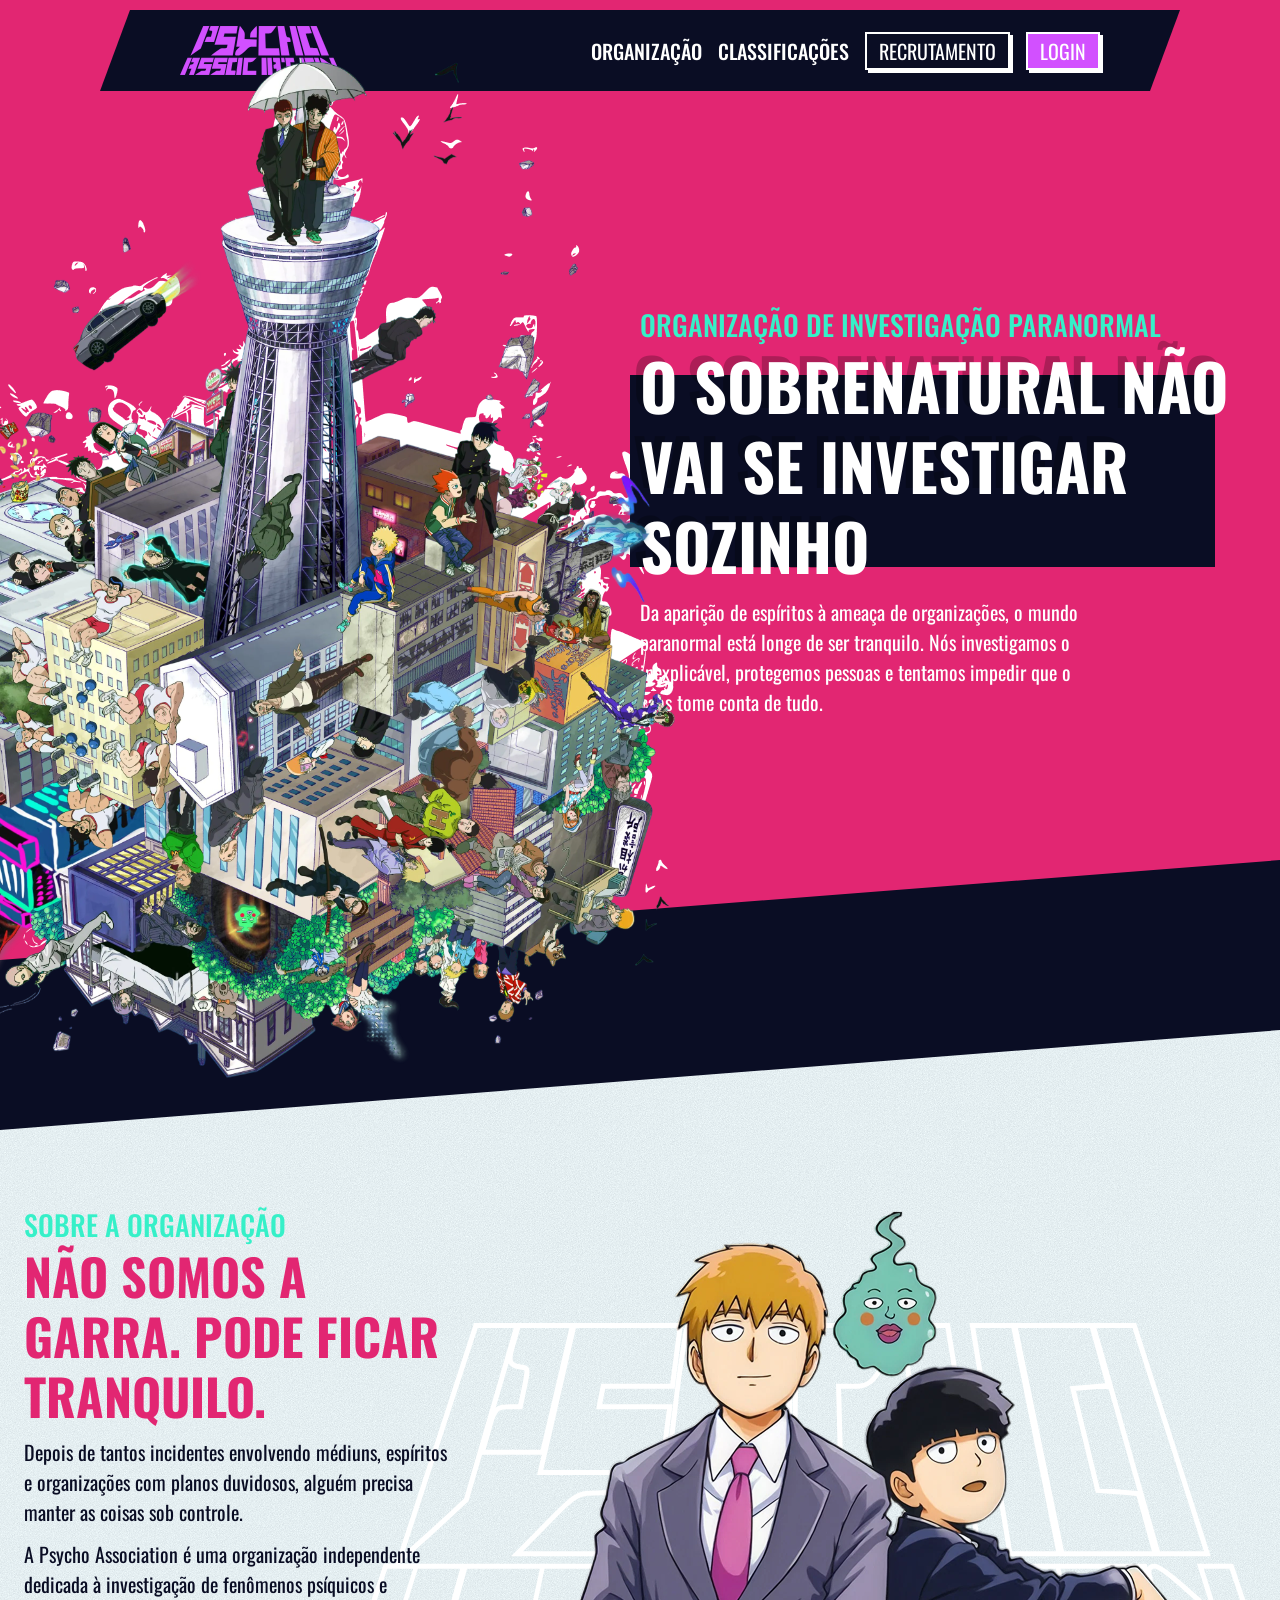
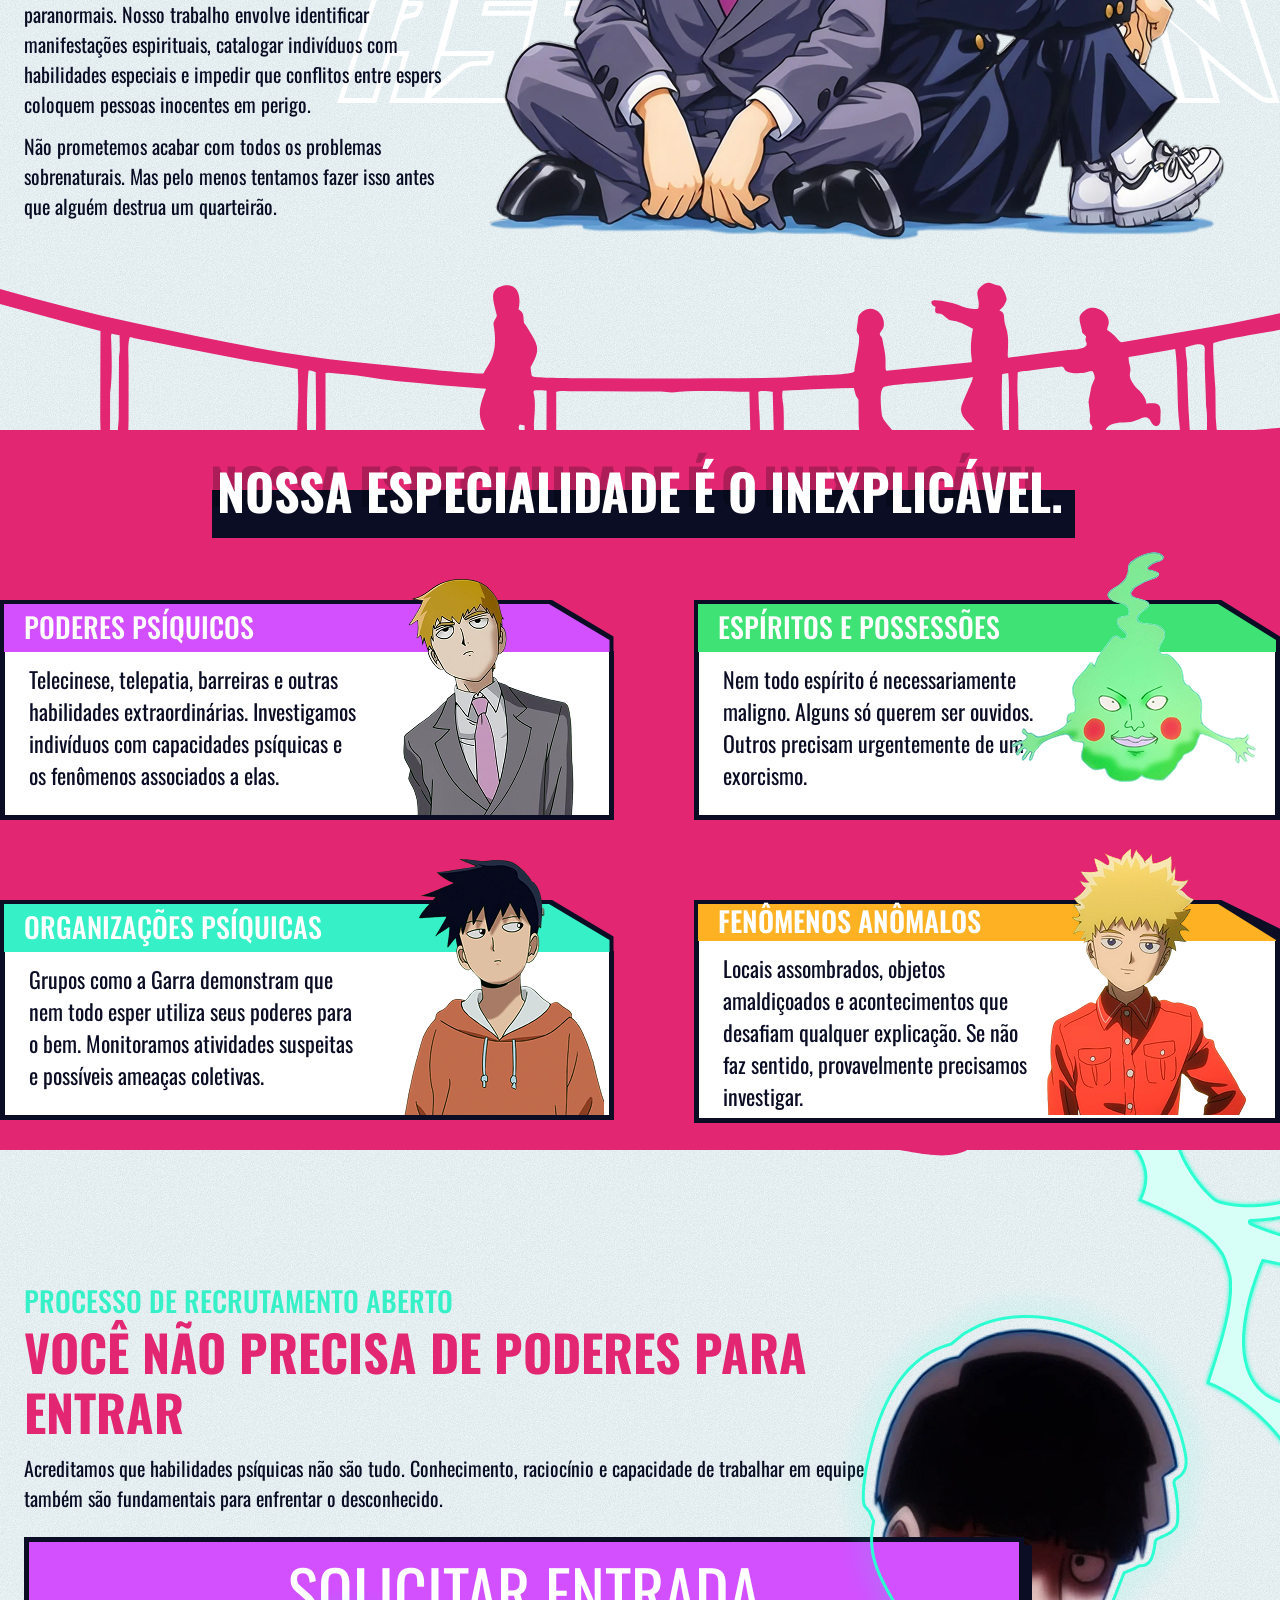
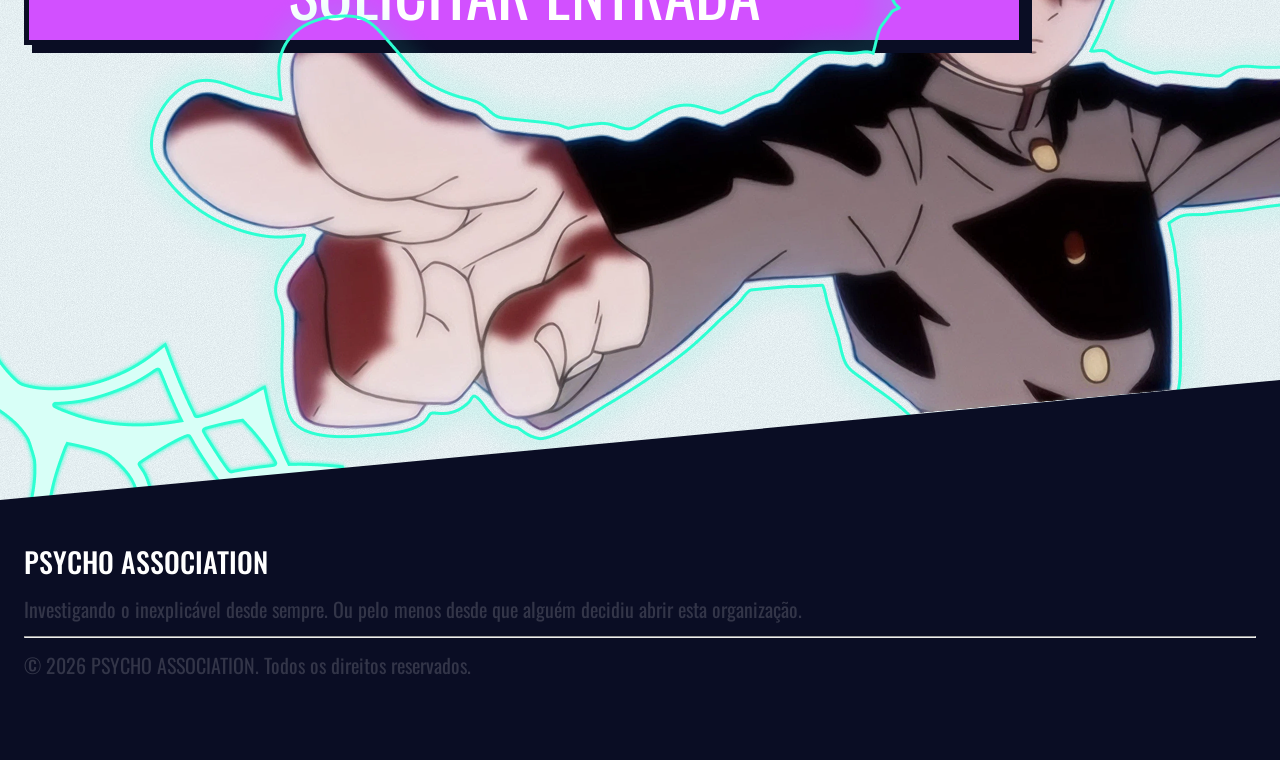
==== commit 26861046: "refactor: Coloca imagem com melhor qualidade na home" ====
--- a/public/index.html
+++ b/public/index.html
@@ -34,7 +34,7 @@
   <section class="main-section">
     <div class="limit main-content">
       <div class="main-image">
-        <img src="assets/imgs/main-image.png" class="img-1">
+        <img src="assets/imgs/main-image.png 1.svg" class="img-1">
         <img src="assets/imgs/main-image-outline.png" class="img-2">
       </div>
       <div class="main-text">
--- a/public/css/home.css
+++ b/public/css/home.css
@@ -160,9 +160,9 @@
 
 .main-image .img-1 {
     position: absolute;
-    top: -60px;
-    left: -100px;
-    width: 750px;
+    top: -96px;
+    left: -140px;
+    width: 800px;
     z-index: 1010;
 }
 
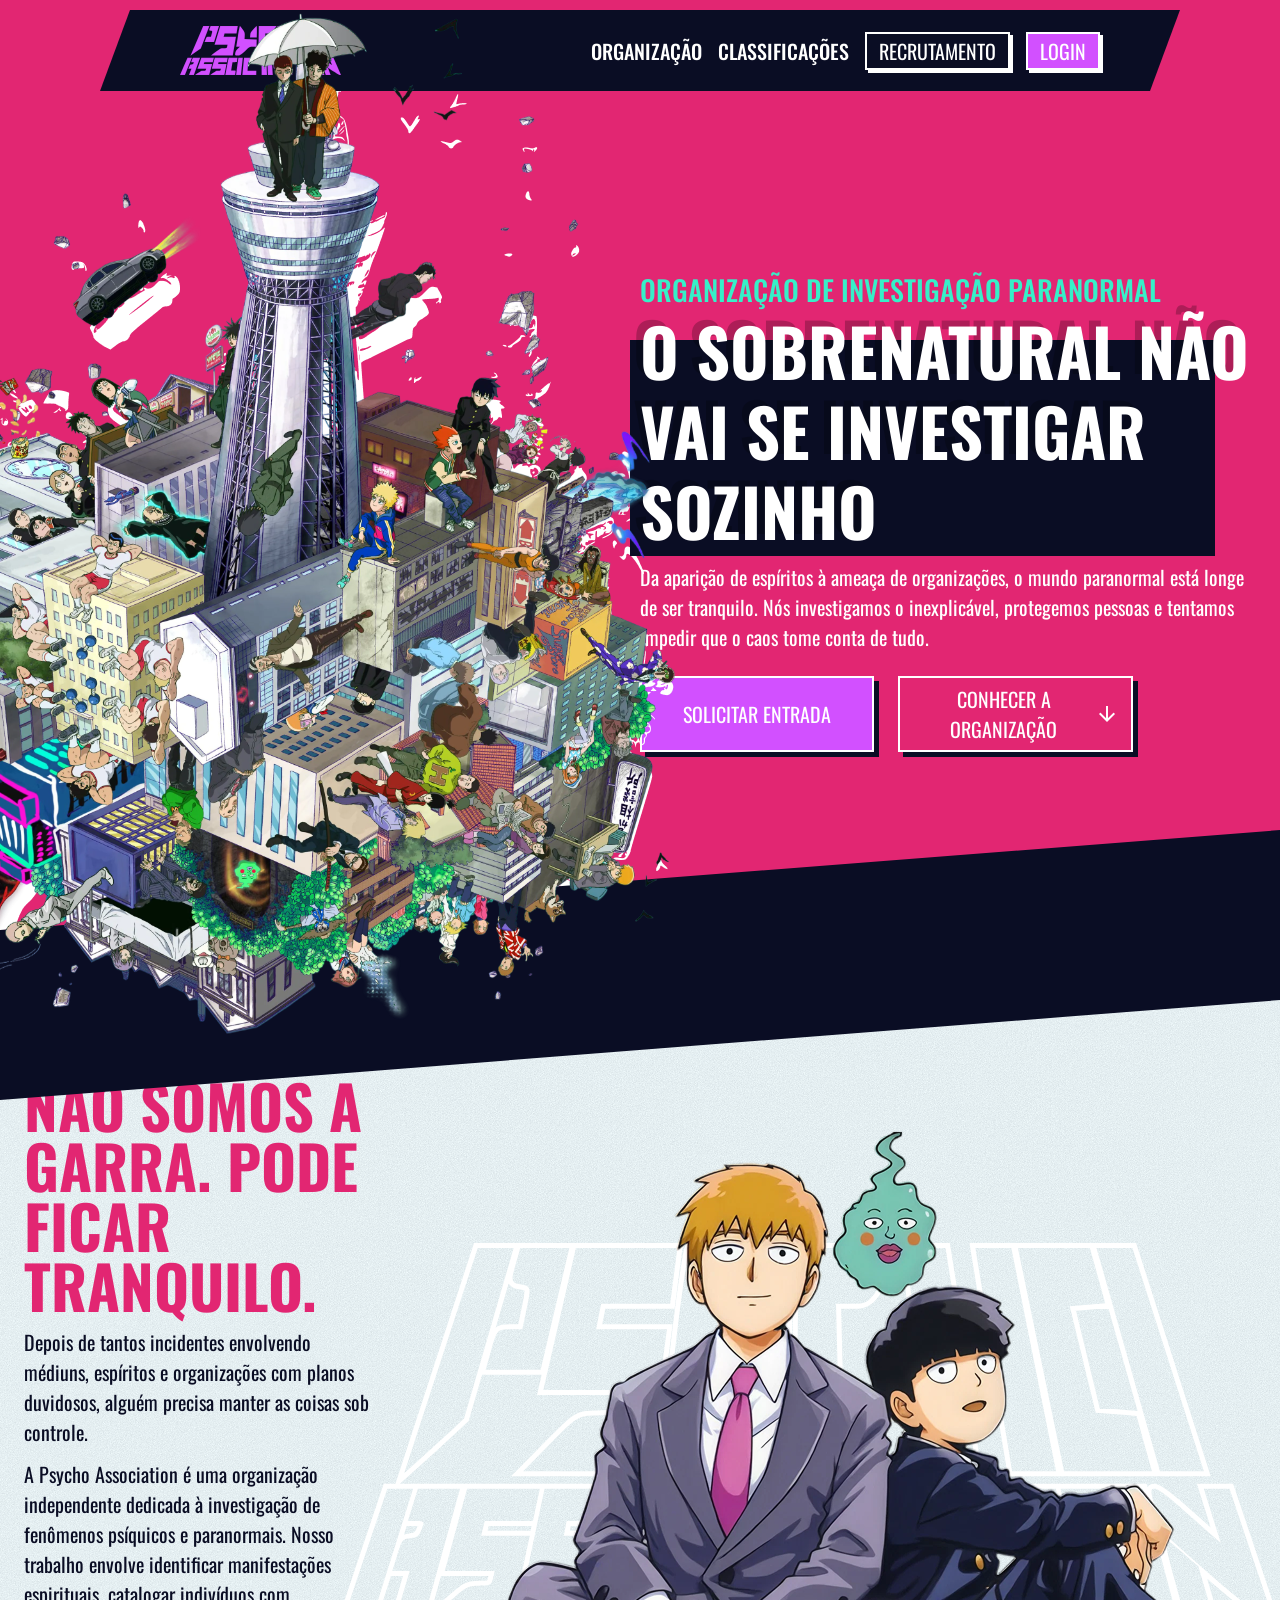
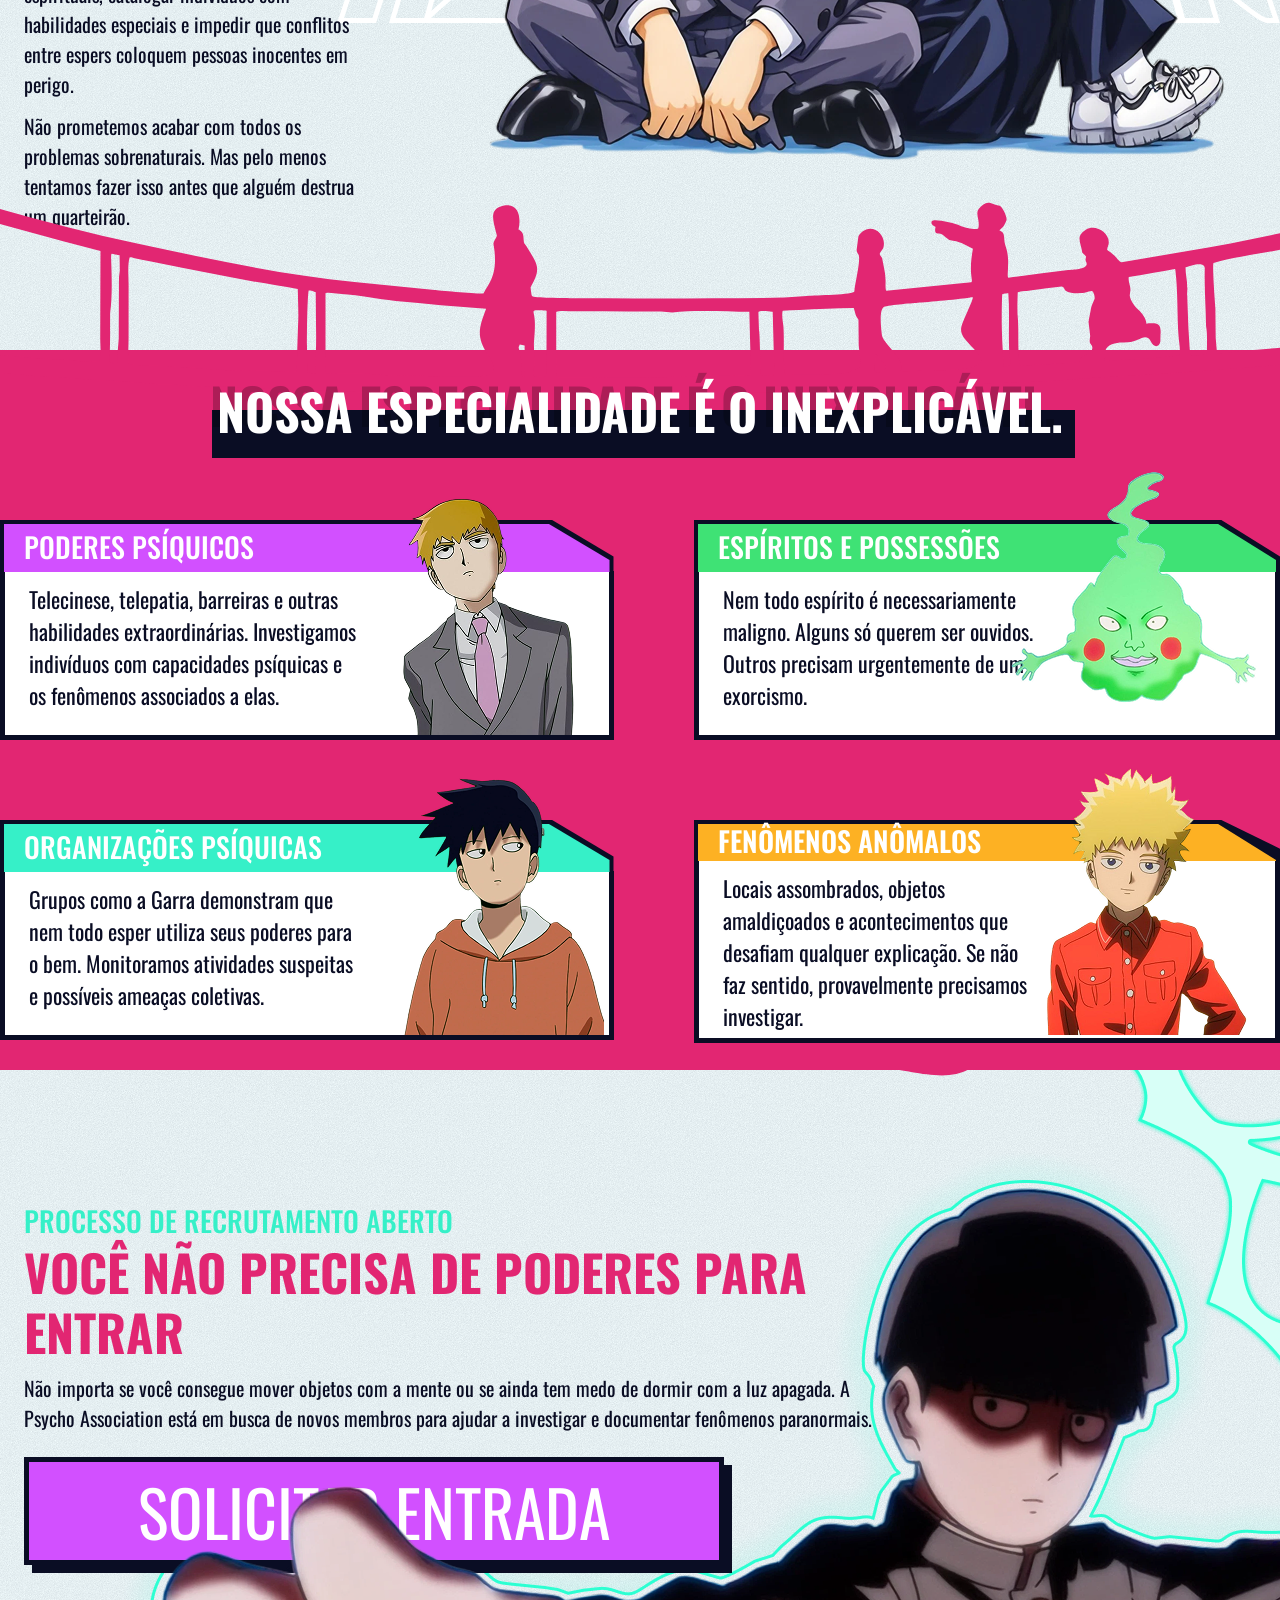
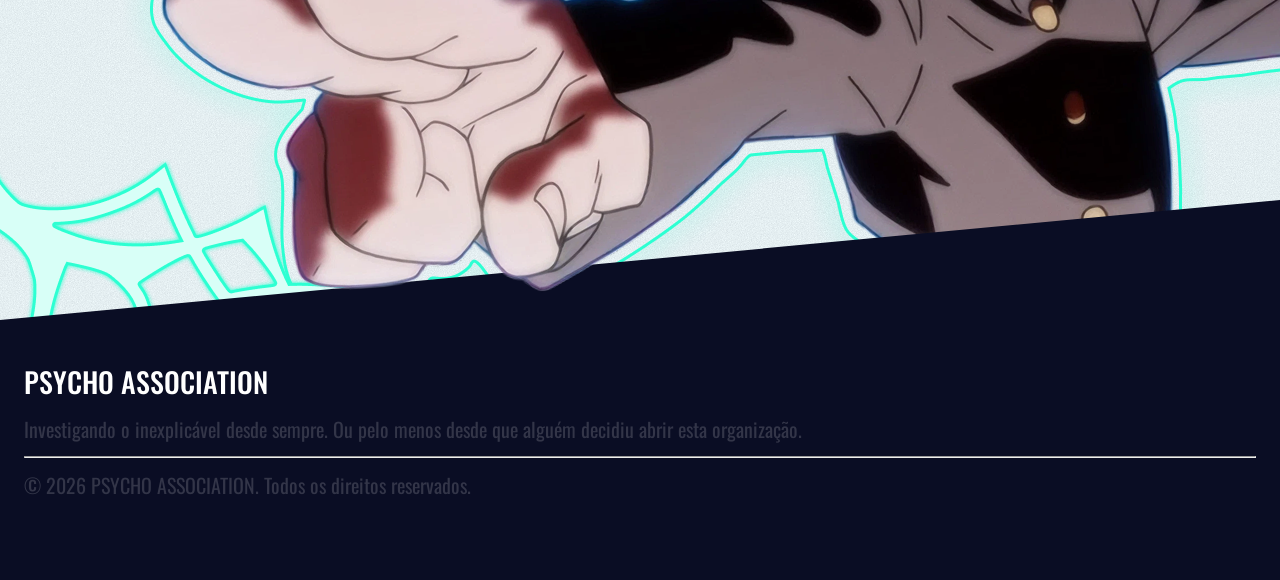
==== commit b38dce16: "reafactor: Leves alterações na maina" ====
--- a/public/index.html
+++ b/public/index.html
@@ -15,6 +15,8 @@
   <link rel="icon" href="./assets/icon/favicon2.ico">
   <link rel="preconnect" href="https://fonts.gstatic.com">
   <link rel="icon" type="image/x-icon" href="assets/icon/psycho-association-logo.svg">
+
+  <link rel="stylesheet" href="https://fonts.googleapis.com/icon?family=Material+Icons">
 
 </head>
 
@@ -41,6 +43,10 @@
         <h3>ORGANIZAÇÃO DE INVESTIGAÇÃO PARANORMAL</h3>
         <h2>O SOBRENATURAL NÃO VAI SE INVESTIGAR SOZINHO</h2>
         <p>Da aparição de espíritos à ameaça de organizações, o mundo paranormal está longe de ser tranquilo. Nós investigamos o inexplicável, protegemos pessoas e tentamos impedir que o caos tome conta de tudo.</p>
+        <div class="main-buttons">
+          <button class="btn-1" onclick="window.location = '#call'">SOLICITAR ENTRADA</button>
+          <button class="btn-2" onclick="window.location = '#about'">CONHECER A ORGANIZAÇÃO <span class="material-icons">arrow_downward</span></button>
+        </div>
       </div>
     </div>
   </section>
@@ -114,18 +120,21 @@
     </div>
   </section>
 
-  <section class="call-section">
+  <section class="call-section" id="call">
     <div class="limit call-content">
       <div class="call-text">
         <h3>PROCESSO DE RECRUTAMENTO ABERTO</h3>
         <h2>VOCÊ NÃO PRECISA DE PODERES PARA ENTRAR</h2>
-        <p>Acreditamos que habilidades psíquicas não são tudo. Conhecimento, raciocínio e capacidade de trabalhar em equipe também são fundamentais para enfrentar o desconhecido.</p>
+        <p>Não importa se você consegue mover objetos com a mente ou se ainda tem medo de dormir com a luz apagada. A Psycho Association está em busca de novos membros para ajudar a investigar e documentar fenômenos paranormais.</p>
+        <button onclick="window.location = 'cadastro.html'">SOLICITAR ENTRADA</button>
       </div>
-      <button onclick="window.location = 'cadastro.html'">SOLICITAR ENTRADA</button>
+      
       <div class="call-image">
         <img src="assets/imgs/shigeo-kageyama.png" class="img-1">
         <img src="assets/imgs/shigeo-kageyama-outline.png" class="img-2">
+        <img src="assets/imgs/Frame 15.png" class="img-3">
       </div>
+      
     </div>
     <img class="raio-1" src="assets/imgs/raio.png" alt="">
     <img class="raio-2" src="assets/imgs/raio-2.png" alt="">
--- a/public/css/home.css
+++ b/public/css/home.css
@@ -133,7 +133,7 @@
     position: relative;
     z-index: 1;
     text-shadow: -7px -6px rgba(0, 0, 0, 0.233);
-    font-size: 64px;
+    font-size: 66px;
     line-height: 80px;
 }
 
@@ -143,14 +143,65 @@
     top: 30px;
     left: -10px;
     width: 95%;
-    height: 80%;
+    height: 90%;
     background-color: var(--azul-escuro);
     z-index: -1;
 }
 
 .main-text p {
     color: white;
-    width: 75%;
+    width: 100%;
+}
+
+.main-buttons {
+    display: flex;
+    column-gap: 24px;
+    width: 80%;
+}
+
+.main-buttons button {
+    width: 50%;
+    box-sizing: border-box;
+    padding: 6px 12px;
+    color: white;
+    box-shadow: 5px 5px var(--azul-escuro);
+    transition: 0.8s cubic-bezier(0.08, 0.82, 0.17, 1);
+    cursor: pointer;
+    margin-top: 24px;
+    align-items: center;
+    display: flex;
+    justify-content: center;
+}
+
+.main-buttons button:hover {
+    transform: rotate(1deg);
+    filter: brightness(90%);
+    box-shadow: none;
+}
+
+.main-buttons .btn-1 {
+    border: 2px solid white;
+    background-color: var(--roxo-claro);
+}
+
+.main-buttons .btn-2 {
+    border: 2px solid white;
+    background-color: var(--rosa-choque);
+}
+
+.main-buttons .btn-2 span {
+    animation-name: levitando;
+    animation-duration: 0.6s;
+    animation-iteration-count: infinite;
+    animation-direction: alternate;
+}
+
+@keyframes levitando {
+    0% {
+        transform: translateY(-2px);
+    } 100% {
+        transform: translateY(2px);
+    }
 }
 
 .main-image {
@@ -160,7 +211,7 @@
 
 .main-image .img-1 {
     position: absolute;
-    top: -96px;
+    top: -140px;
     left: -140px;
     width: 800px;
     z-index: 1010;
@@ -181,11 +232,11 @@
     clip-path: polygon(0 100px, 100% 0, 100% calc(100% - 100px), 0 100%);
     margin-top: -100px;
     z-index: 10;
-    position: relative;
+    bottom: -200px;
+    position: absolute;
 }
 
 .about-section {
-    margin-top: -90px;
     z-index: -10000;
 }
 
@@ -205,7 +256,7 @@
 }
 
 .about-text {
-    width: 35%;
+    width: 45%;
 }
 
 .about-text h3 {
@@ -214,6 +265,11 @@
 
 .about-text h2 {
     color: var(--rosa-choque);
+    font-size: 60px;
+}
+
+.about-text p {
+    width: 80%;
 }
 
 .about-image img {
@@ -375,7 +431,7 @@
 .call-section {
     margin-top: 40px;
     position: relative;
-    height: 750px;
+    height: 650px;
 }
 
 .call-section .raio-1 {
@@ -391,18 +447,22 @@
     z-index: -1000;
 }
 
-.call-image .img-1 {
+.call-image img{
     position: absolute;
     right: 0px;
-    top: 0px;
+    top: -60px;
     z-index: -1000;
 }
 
-.call-image .img-2 {
-    position: absolute;
-    right: 0px;
-    top: 5px;
-}
+.call-image .img-3{
+    z-index: 1000;
+    margin-top: 48px;
+}
+
+.call-image .img-2{
+    margin-top: 10px;
+}
+
 
 .call-text {
     width: 70%;
@@ -424,7 +484,7 @@
     box-shadow: 8px 8px var(--azul-escuro);
     cursor: pointer;
     border: solid 5px var(--azul-escuro);
-    width: 1000px;
+    width: 700px;
     transition: 0.8s cubic-bezier(0.08, 0.82, 0.17, 1);
 }
 
@@ -434,6 +494,10 @@
     box-shadow: none;
 }
 
+#call {
+    scroll-margin-top: 180px;
+}
+
 footer {
     display: flex;
     align-items: center;
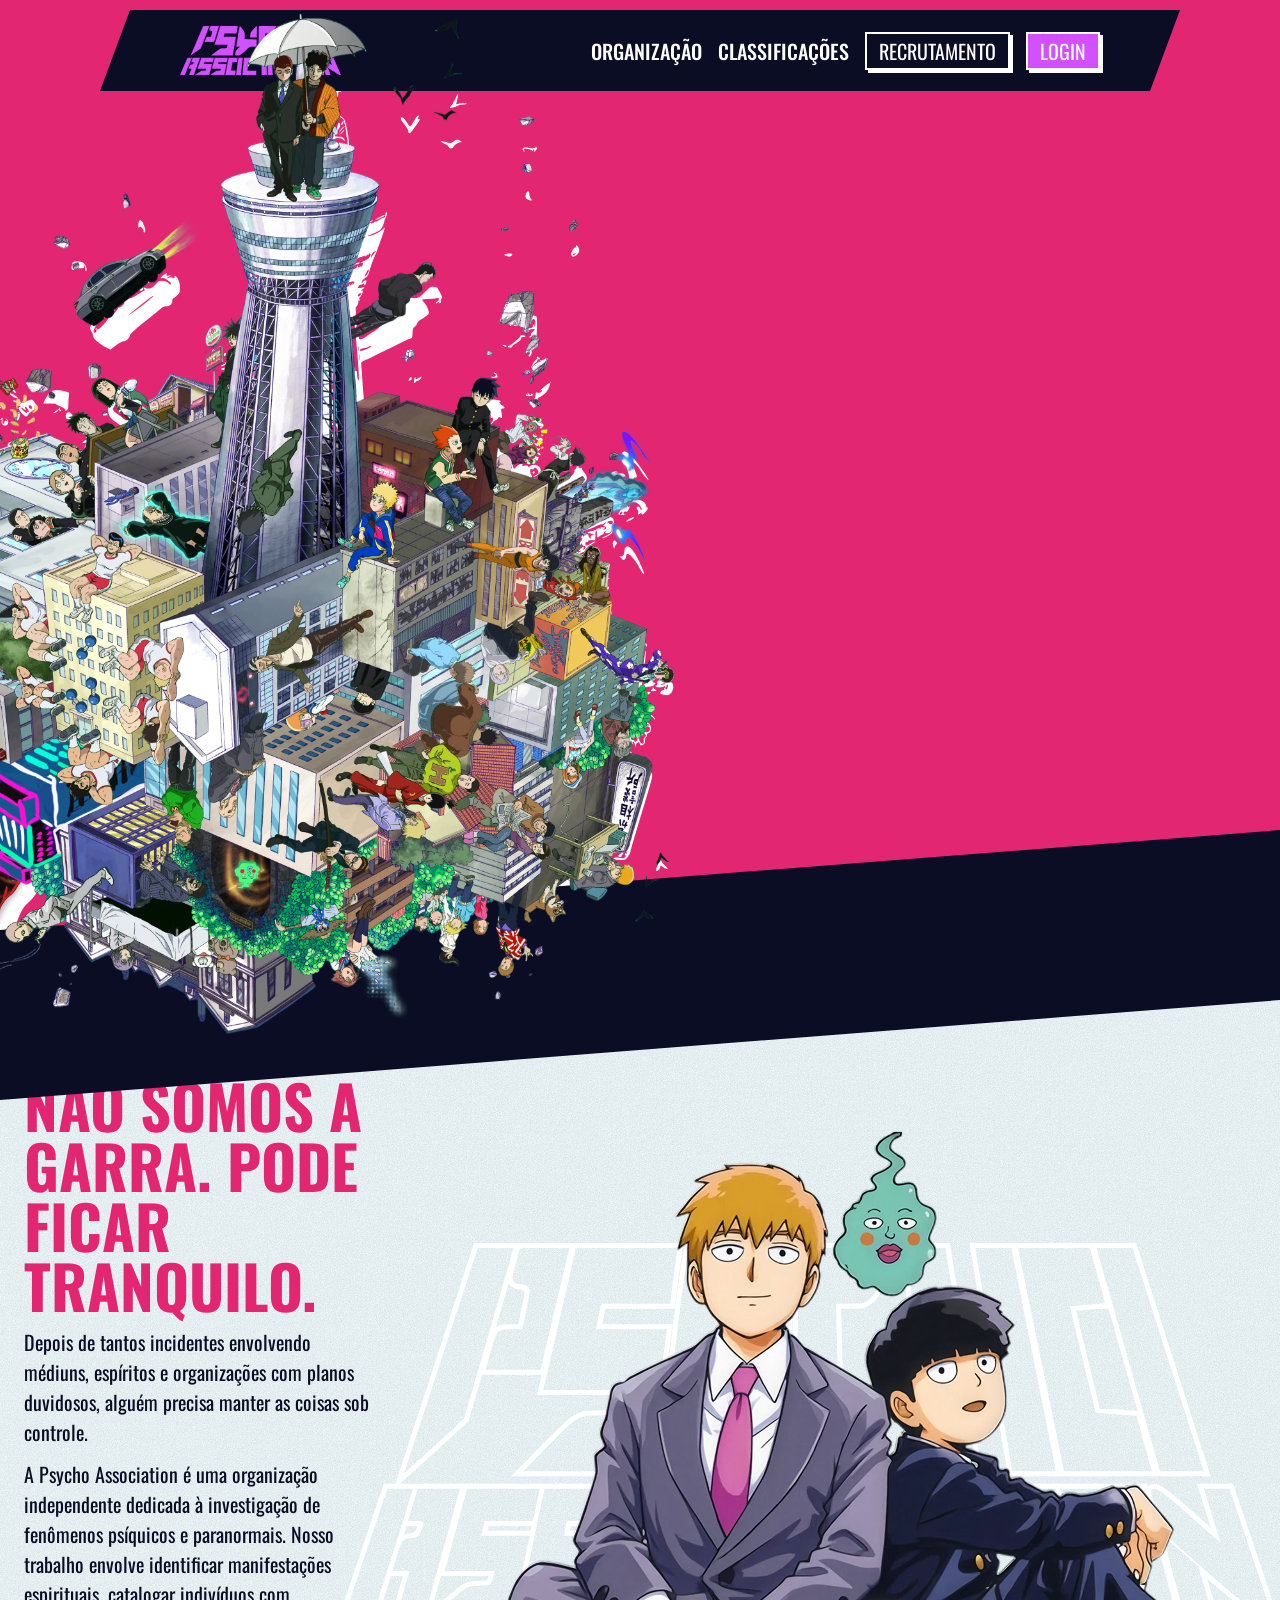
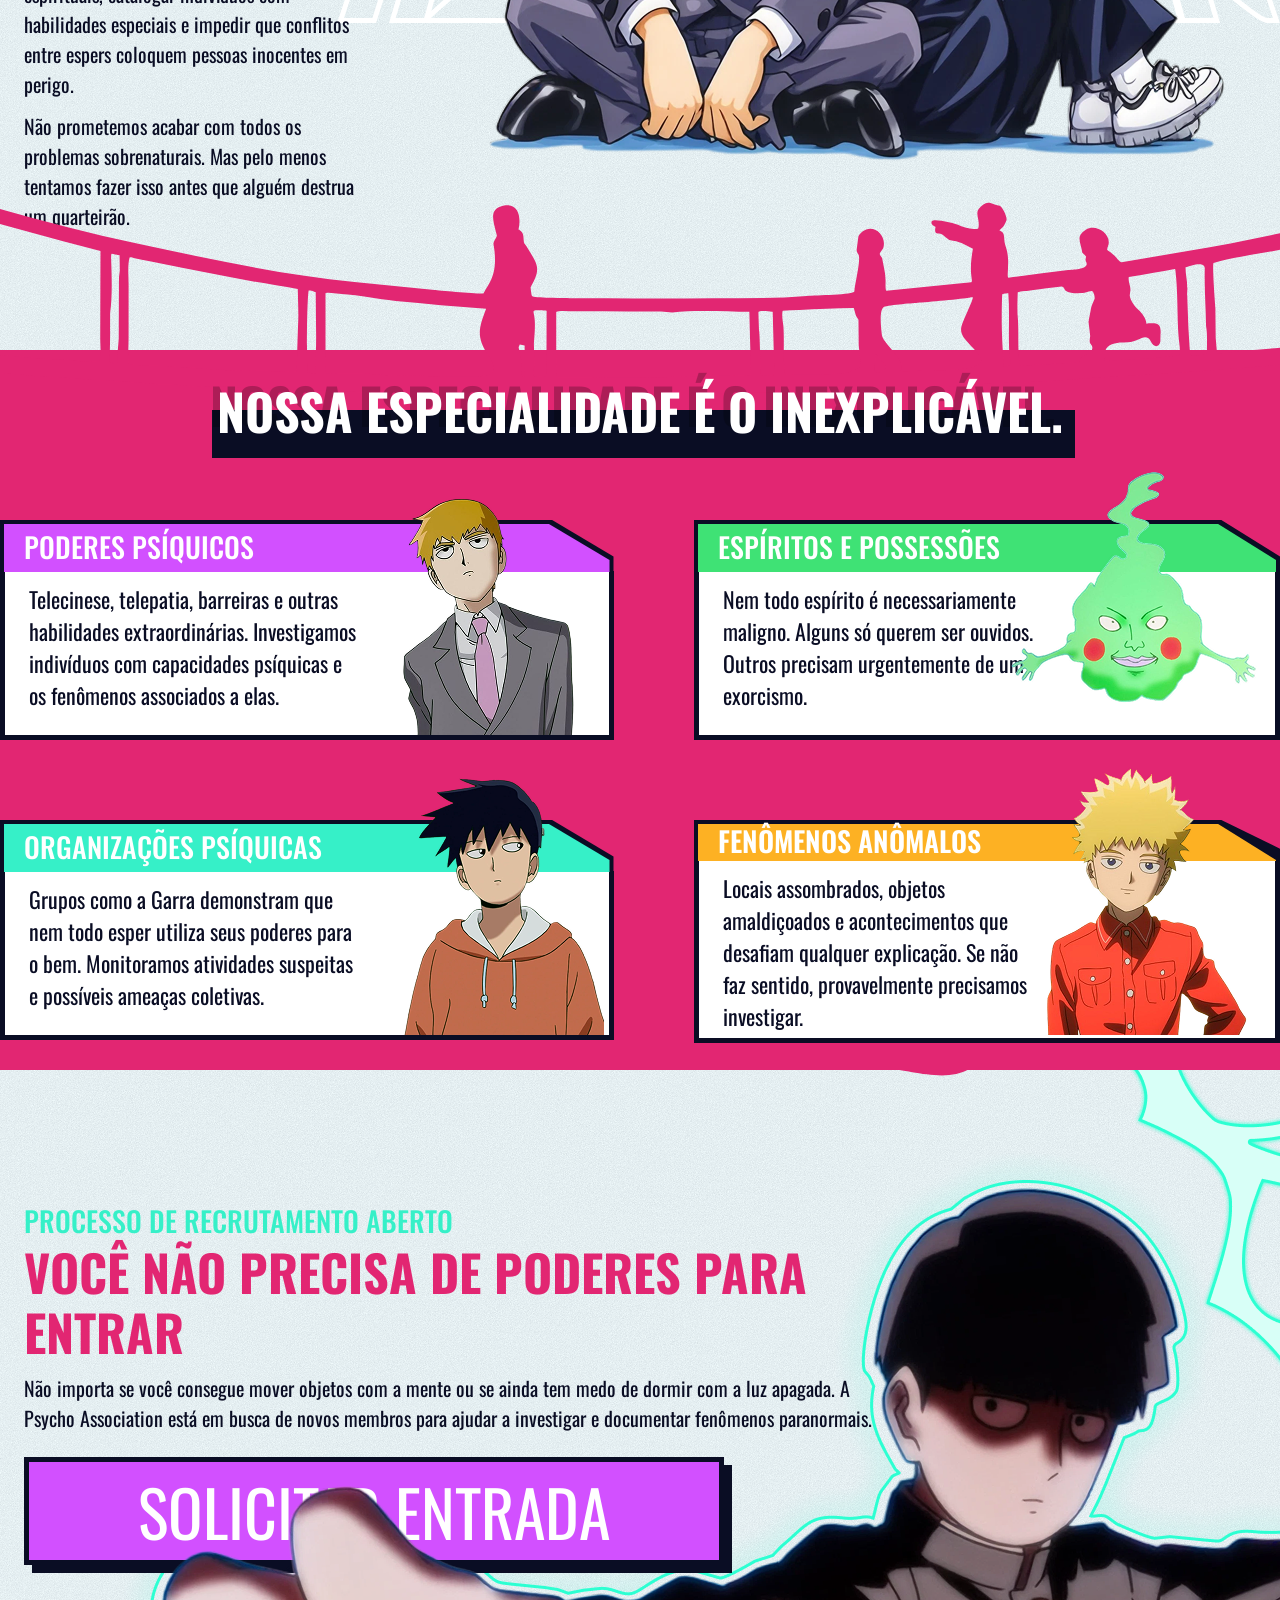
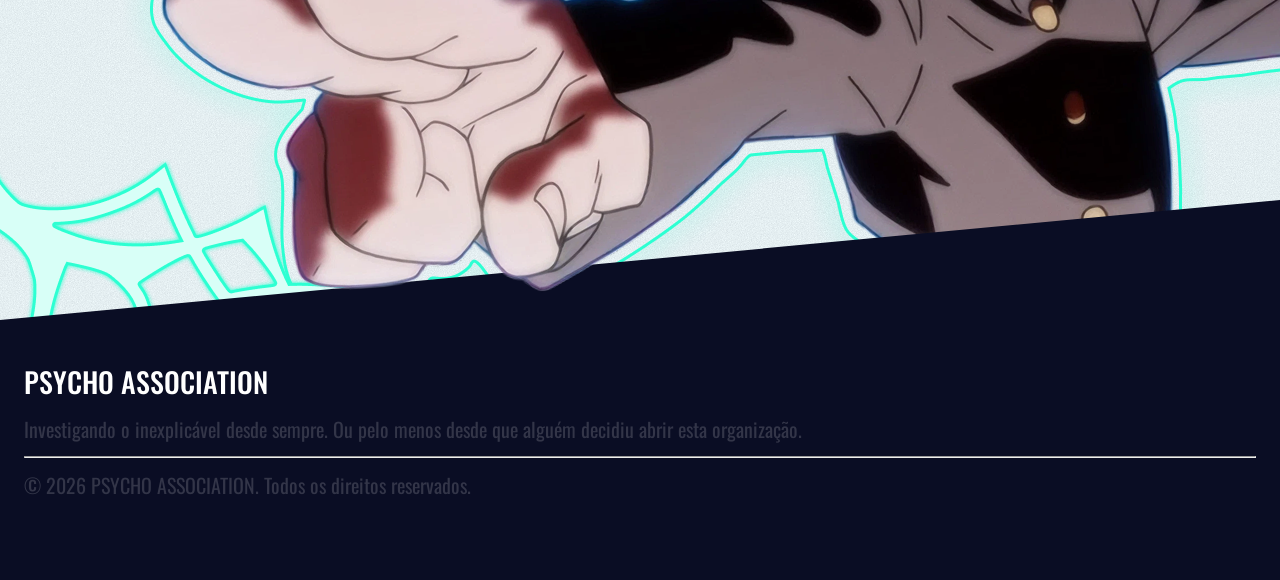
==== commit d6928f30: "feat: Adiciona efeito de scroll" ====
--- a/public/index.html
+++ b/public/index.html
@@ -35,11 +35,11 @@
 <body id="body_content">
   <section class="main-section">
     <div class="limit main-content">
-      <div class="main-image">
+      <div class="main-image">
         <img src="assets/imgs/main-image.png 1.svg" class="img-1">
         <img src="assets/imgs/main-image-outline.png" class="img-2">
       </div>
-      <div class="main-text">
+      <div class="main-text scroll-view-reveal">
         <h3>ORGANIZAÇÃO DE INVESTIGAÇÃO PARANORMAL</h3>
         <h2>O SOBRENATURAL NÃO VAI SE INVESTIGAR SOZINHO</h2>
         <p>Da aparição de espíritos à ameaça de organizações, o mundo paranormal está longe de ser tranquilo. Nós investigamos o inexplicável, protegemos pessoas e tentamos impedir que o caos tome conta de tudo.</p>
@@ -56,14 +56,14 @@
   <section class="about-section" id="about">
     <div class="limit about-content">
       <img src="assets/icon/psycho-association-outline.svg" class="back-logo" alt="">
-      <div class="about-text">
+      <div class="about-text scroll-view-reveal">
         <h3>SOBRE A ORGANIZAÇÃO</h3>
         <h2>NÃO SOMOS A GARRA. PODE FICAR TRANQUILO.</h2>
         <p>Depois de tantos incidentes envolvendo médiuns, espíritos e organizações com planos duvidosos, alguém precisa manter as coisas sob controle.</p>
         <p>A Psycho Association é uma organização independente dedicada à investigação de fenômenos psíquicos e paranormais. Nosso trabalho envolve identificar manifestações espirituais, catalogar indivíduos com habilidades especiais e impedir que conflitos entre espers coloquem pessoas inocentes em perigo.</p>
         <p>Não prometemos acabar com todos os problemas sobrenaturais. Mas pelo menos tentamos fazer isso antes que alguém destrua um quarteirão.</p>
       </div>
-      <div class="about-image">
+      <div class="about-image scroll-view-reveal">
         <img src="assets/imgs/mob-reigen-covinhas.png" class="img-1">
       </div>
     </div>
@@ -73,9 +73,9 @@
     <img src="assets/icon/ponte-vetor.svg" class="bridge-icon">
     <div class="universe-background">
       <div class="limit universe-content">
-        <h2>NOSSA ESPECIALIDADE É O INEXPLICÁVEL.</h2>
-        <div class="universe-cards">
-          <div class="card">
+        <h2 class="scroll-view-reveal">NOSSA ESPECIALIDADE É O INEXPLICÁVEL.</h2>
+        <div class="universe-cards">
+          <div class="card">
             <div class="card-top-purple">
               <h3>PODERES PSÍQUICOS</h3>
             </div>
@@ -85,7 +85,7 @@
             <img src="assets/imgs/arataka-reigen.png" alt="">
           </div>
 
-          <div class="card">
+          <div class="card">
             <div class="card-top-green">
               <h3>ESPÍRITOS E POSSESSÕES</h3>
             </div>
@@ -95,7 +95,7 @@
             <img src="assets/imgs/covinhas.png" alt="">
           </div>
 
-          <div class="card">
+          <div class="card">
             <div class="card-top-cyan">
               <h3>ORGANIZAÇÕES PSÍQUICAS</h3>
             </div>
@@ -105,7 +105,7 @@
             <img src="assets/imgs/ritsu-kageyama.png" alt="">
           </div>
 
-          <div class="card">
+          <div class="card">
             <div class="card-top-yellow">
               <h3>FENÔMENOS ANÔMALOS</h3>
             </div>
@@ -122,14 +122,14 @@
 
   <section class="call-section" id="call">
     <div class="limit call-content">
-      <div class="call-text">
+      <div class="call-text scroll-view-reveal">
         <h3>PROCESSO DE RECRUTAMENTO ABERTO</h3>
         <h2>VOCÊ NÃO PRECISA DE PODERES PARA ENTRAR</h2>
         <p>Não importa se você consegue mover objetos com a mente ou se ainda tem medo de dormir com a luz apagada. A Psycho Association está em busca de novos membros para ajudar a investigar e documentar fenômenos paranormais.</p>
         <button onclick="window.location = 'cadastro.html'">SOLICITAR ENTRADA</button>
       </div>
       
-      <div class="call-image">
+      <div class="call-image">
         <img src="assets/imgs/shigeo-kageyama.png" class="img-1">
         <img src="assets/imgs/shigeo-kageyama-outline.png" class="img-2">
         <img src="assets/imgs/Frame 15.png" class="img-3">
@@ -141,7 +141,7 @@
   </section>
   
   <footer>
-    <div class="limit">
+    <div class="limit">
       <h3>PSYCHO ASSOCIATION</h3>
       <p>Investigando o inexplicável desde sempre. Ou pelo menos desde que alguém decidiu abrir esta organização.</p>
       <hr>
--- a/public/css/home.css
+++ b/public/css/home.css
@@ -109,6 +109,36 @@
     width: 100%;
     max-width: 1440px;
     padding: 0px 24px;
+}
+
+.scroll-view-reveal {
+    opacity: 1;
+    transform: translateY(0);
+}
+
+@supports (animation-timeline: view()) {
+    .scroll-view-reveal {
+        opacity: 0;
+        transform: translateY(40px);
+        animation-name: scroll-view-reveal;
+        animation-duration: 1ms;
+        animation-timing-function: linear;
+        animation-fill-mode: both;
+        animation-timeline: view();
+        animation-range: entry 10% cover 35%;
+    }
+
+    @keyframes scroll-view-reveal {
+        from {
+            opacity: 0;
+            transform: translateY(40px);
+        }
+
+        to {
+            opacity: 1;
+            transform: translateY(0);
+        }
+    }
 }
 
 .main-content {
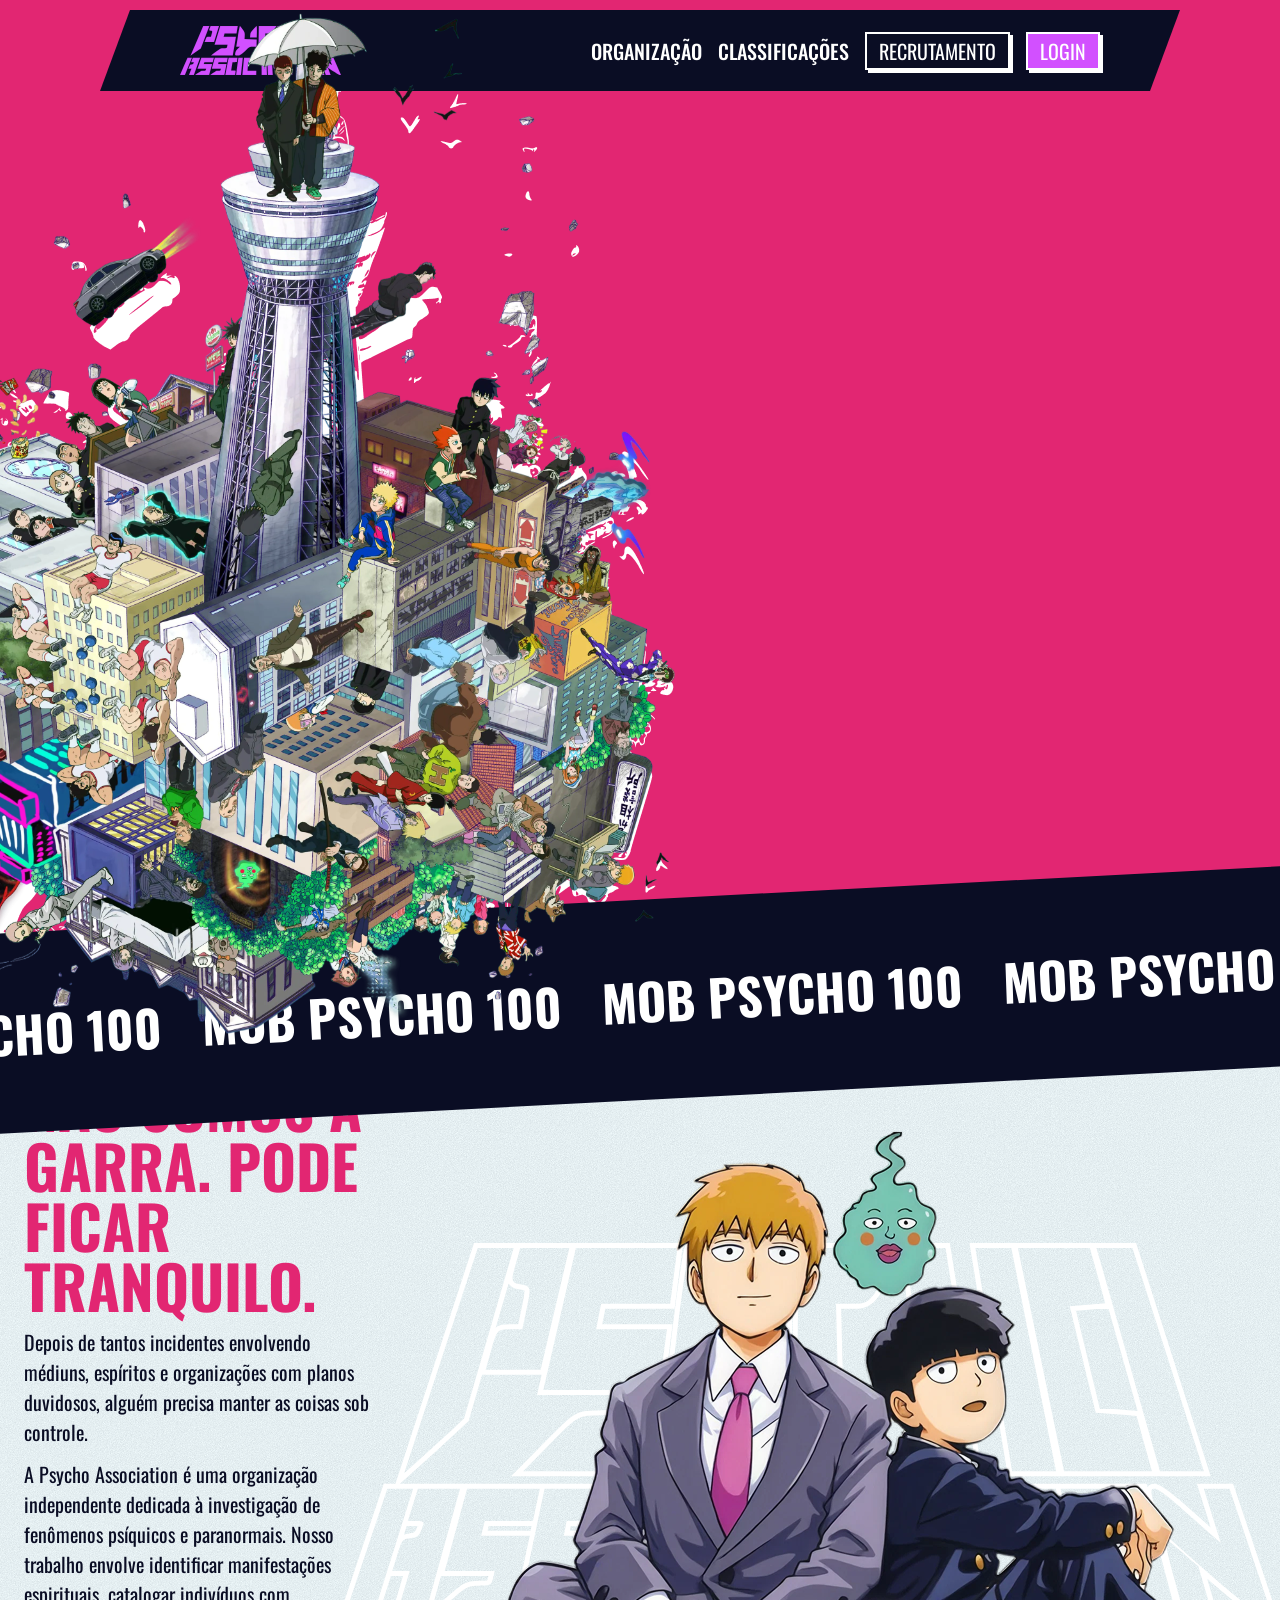
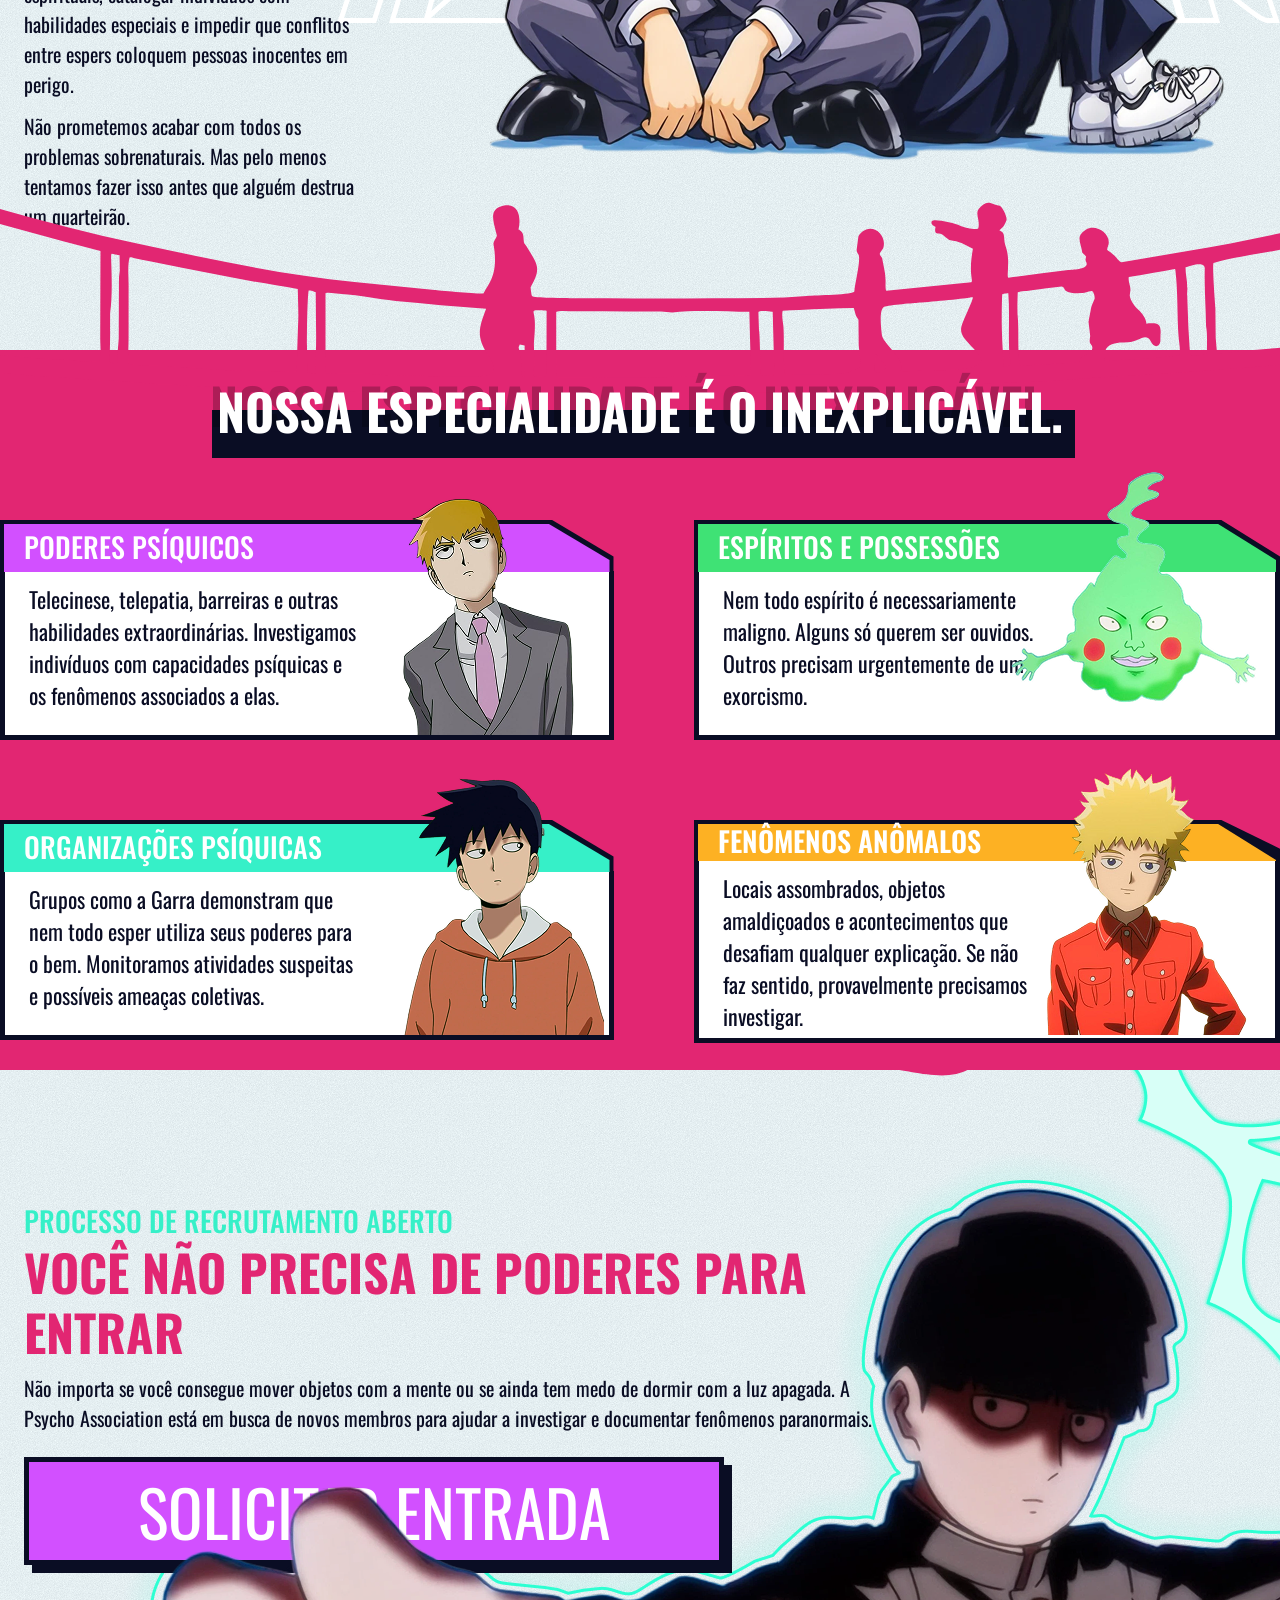
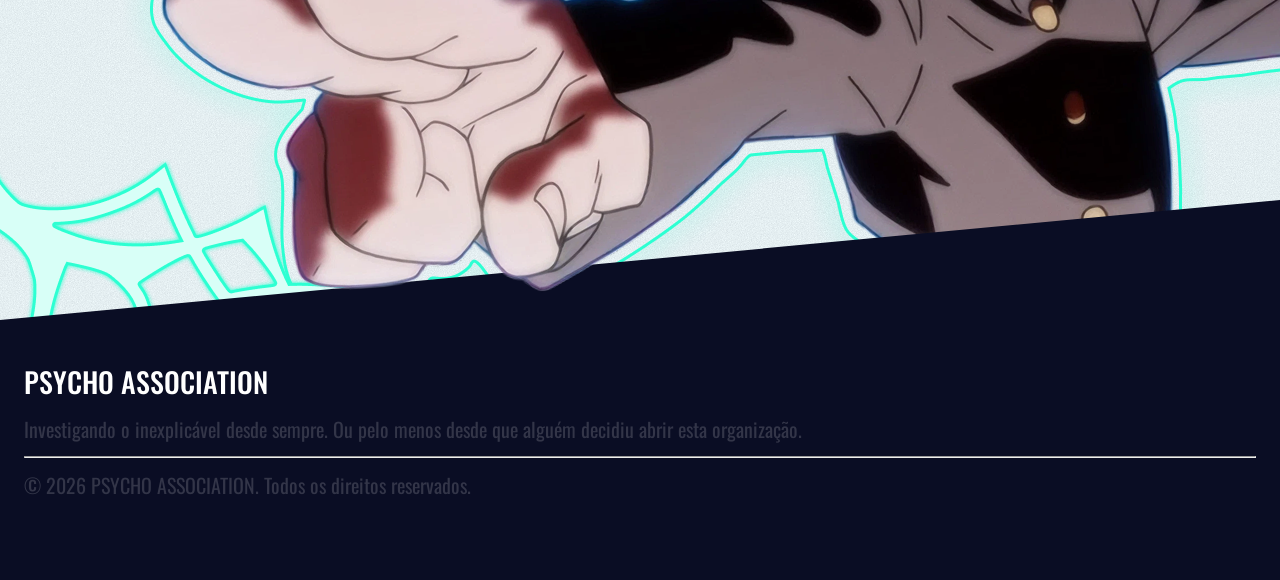
==== commit 9b069be9: "feat: Efeito de "carrossel" de palavras da home quase feito" ====
--- a/public/index.html
+++ b/public/index.html
@@ -35,35 +35,67 @@
 <body id="body_content">
   <section class="main-section">
     <div class="limit main-content">
-      <div class="main-image">
+      <div class="main-image">
         <img src="assets/imgs/main-image.png 1.svg" class="img-1">
         <img src="assets/imgs/main-image-outline.png" class="img-2">
       </div>
-      <div class="main-text scroll-view-reveal">
+      <div class="main-text scroll-view-reveal">
         <h3>ORGANIZAÇÃO DE INVESTIGAÇÃO PARANORMAL</h3>
         <h2>O SOBRENATURAL NÃO VAI SE INVESTIGAR SOZINHO</h2>
-        <p>Da aparição de espíritos à ameaça de organizações, o mundo paranormal está longe de ser tranquilo. Nós investigamos o inexplicável, protegemos pessoas e tentamos impedir que o caos tome conta de tudo.</p>
+        <p>Da aparição de espíritos à ameaça de organizações, o mundo paranormal está longe de ser tranquilo. Nós
+          investigamos o inexplicável, protegemos pessoas e tentamos impedir que o caos tome conta de tudo.</p>
         <div class="main-buttons">
           <button class="btn-1" onclick="window.location = '#call'">SOLICITAR ENTRADA</button>
-          <button class="btn-2" onclick="window.location = '#about'">CONHECER A ORGANIZAÇÃO <span class="material-icons">arrow_downward</span></button>
+          <button class="btn-2" onclick="window.location = '#about'">CONHECER A ORGANIZAÇÃO <span
+              class="material-icons">arrow_downward</span></button>
         </div>
       </div>
     </div>
   </section>
 
-  <div class="divisoria-diagonal"></div>
+  <div class="divisoria-diagonal">
+    <div class="divisoria-row">
+      <div class="content">
+        <h2>
+          MOB PSYCHO 100
+        </h2>
+        <h2>
+          MOB PSYCHO 100
+        </h2>
+        <h2>
+          MOB PSYCHO 100
+        </h2>
+      </div>
+
+      <div class="content">
+        <h2>
+          MOB PSYCHO 100
+        </h2>
+        <h2>
+          MOB PSYCHO 100
+        </h2>
+        <h2>
+          MOB PSYCHO 100
+        </h2>
+      </div>
+    </div>
+  </div>
 
   <section class="about-section" id="about">
     <div class="limit about-content">
       <img src="assets/icon/psycho-association-outline.svg" class="back-logo" alt="">
-      <div class="about-text scroll-view-reveal">
+      <div class="about-text scroll-view-reveal">
         <h3>SOBRE A ORGANIZAÇÃO</h3>
         <h2>NÃO SOMOS A GARRA. PODE FICAR TRANQUILO.</h2>
-        <p>Depois de tantos incidentes envolvendo médiuns, espíritos e organizações com planos duvidosos, alguém precisa manter as coisas sob controle.</p>
-        <p>A Psycho Association é uma organização independente dedicada à investigação de fenômenos psíquicos e paranormais. Nosso trabalho envolve identificar manifestações espirituais, catalogar indivíduos com habilidades especiais e impedir que conflitos entre espers coloquem pessoas inocentes em perigo.</p>
-        <p>Não prometemos acabar com todos os problemas sobrenaturais. Mas pelo menos tentamos fazer isso antes que alguém destrua um quarteirão.</p>
+        <p>Depois de tantos incidentes envolvendo médiuns, espíritos e organizações com planos duvidosos, alguém precisa
+          manter as coisas sob controle.</p>
+        <p>A Psycho Association é uma organização independente dedicada à investigação de fenômenos psíquicos e
+          paranormais. Nosso trabalho envolve identificar manifestações espirituais, catalogar indivíduos com
+          habilidades especiais e impedir que conflitos entre espers coloquem pessoas inocentes em perigo.</p>
+        <p>Não prometemos acabar com todos os problemas sobrenaturais. Mas pelo menos tentamos fazer isso antes que
+          alguém destrua um quarteirão.</p>
       </div>
-      <div class="about-image scroll-view-reveal">
+      <div class="about-image scroll-view-reveal">
         <img src="assets/imgs/mob-reigen-covinhas.png" class="img-1">
       </div>
     </div>
@@ -73,44 +105,48 @@
     <img src="assets/icon/ponte-vetor.svg" class="bridge-icon">
     <div class="universe-background">
       <div class="limit universe-content">
-        <h2 class="scroll-view-reveal">NOSSA ESPECIALIDADE É O INEXPLICÁVEL.</h2>
-        <div class="universe-cards">
-          <div class="card">
+        <h2 class="scroll-view-reveal">NOSSA ESPECIALIDADE É O INEXPLICÁVEL.</h2>
+        <div class="universe-cards">
+          <div class="card">
             <div class="card-top-purple">
               <h3>PODERES PSÍQUICOS</h3>
             </div>
             <div class="card-bottom">
-              <p>Telecinese, telepatia, barreiras e outras habilidades extraordinárias. Investigamos indivíduos com capacidades psíquicas e os fenômenos associados a elas.</p>
+              <p>Telecinese, telepatia, barreiras e outras habilidades extraordinárias. Investigamos indivíduos com
+                capacidades psíquicas e os fenômenos associados a elas.</p>
             </div>
             <img src="assets/imgs/arataka-reigen.png" alt="">
           </div>
 
-          <div class="card">
+          <div class="card">
             <div class="card-top-green">
               <h3>ESPÍRITOS E POSSESSÕES</h3>
             </div>
             <div class="card-bottom">
-              <p>Nem todo espírito é necessariamente maligno. Alguns só querem ser ouvidos. Outros precisam urgentemente de um exorcismo.</p>
+              <p>Nem todo espírito é necessariamente maligno. Alguns só querem ser ouvidos. Outros precisam urgentemente
+                de um exorcismo.</p>
             </div>
             <img src="assets/imgs/covinhas.png" alt="">
           </div>
 
-          <div class="card">
+          <div class="card">
             <div class="card-top-cyan">
               <h3>ORGANIZAÇÕES PSÍQUICAS</h3>
             </div>
             <div class="card-bottom">
-              <p>Grupos como a Garra demonstram que nem todo esper utiliza seus poderes para o bem. Monitoramos atividades suspeitas e possíveis ameaças coletivas.</p>
+              <p>Grupos como a Garra demonstram que nem todo esper utiliza seus poderes para o bem. Monitoramos
+                atividades suspeitas e possíveis ameaças coletivas.</p>
             </div>
             <img src="assets/imgs/ritsu-kageyama.png" alt="">
           </div>
 
-          <div class="card">
+          <div class="card">
             <div class="card-top-yellow">
               <h3>FENÔMENOS ANÔMALOS</h3>
             </div>
             <div class="card-bottom">
-              <p>Locais assombrados, objetos amaldiçoados e acontecimentos que desafiam qualquer explicação. Se não faz sentido, provavelmente precisamos investigar.</p>
+              <p>Locais assombrados, objetos amaldiçoados e acontecimentos que desafiam qualquer explicação. Se não faz
+                sentido, provavelmente precisamos investigar.</p>
             </div>
             <img src="assets/imgs/teruki-hanazawa.png" alt="">
           </div>
@@ -122,26 +158,28 @@
 
   <section class="call-section" id="call">
     <div class="limit call-content">
-      <div class="call-text scroll-view-reveal">
+      <div class="call-text scroll-view-reveal">
         <h3>PROCESSO DE RECRUTAMENTO ABERTO</h3>
         <h2>VOCÊ NÃO PRECISA DE PODERES PARA ENTRAR</h2>
-        <p>Não importa se você consegue mover objetos com a mente ou se ainda tem medo de dormir com a luz apagada. A Psycho Association está em busca de novos membros para ajudar a investigar e documentar fenômenos paranormais.</p>
+        <p>Não importa se você consegue mover objetos com a mente ou se ainda tem medo de dormir com a luz apagada. A
+          Psycho Association está em busca de novos membros para ajudar a investigar e documentar fenômenos paranormais.
+        </p>
         <button onclick="window.location = 'cadastro.html'">SOLICITAR ENTRADA</button>
       </div>
-      
-      <div class="call-image">
+
+      <div class="call-image">
         <img src="assets/imgs/shigeo-kageyama.png" class="img-1">
         <img src="assets/imgs/shigeo-kageyama-outline.png" class="img-2">
         <img src="assets/imgs/Frame 15.png" class="img-3">
       </div>
-      
+
     </div>
     <img class="raio-1" src="assets/imgs/raio.png" alt="">
     <img class="raio-2" src="assets/imgs/raio-2.png" alt="">
   </section>
-  
+
   <footer>
-    <div class="limit">
+    <div class="limit">
       <h3>PSYCHO ASSOCIATION</h3>
       <p>Investigando o inexplicável desde sempre. Ou pelo menos desde que alguém decidiu abrir esta organização.</p>
       <hr>
@@ -149,4 +187,5 @@
     </div>
   </footer>
 </body>
-</html>
+
+</html>
--- a/public/css/home.css
+++ b/public/css/home.css
@@ -255,16 +255,51 @@
     z-index: 0;
 }
 
+
 .divisoria-diagonal {
-    width: 100%;
-    height: 270px;
-    background-color: var(--azul-escuro);
-    clip-path: polygon(0 100px, 100% 0, 100% calc(100% - 100px), 0 100%);
+    height: 200px;
+    background-color: var(--azul-escuro);
+    color: white;
     margin-top: -100px;
     z-index: 10;
     bottom: -200px;
-    position: absolute;
-}
+    left: -200px;
+    right: -200px;
+    display: flex;
+    align-items: center;
+    position: absolute;
+    transform: rotate(-3deg);
+    overflow: hidden;
+}
+
+.divisoria-row {
+    display: flex;
+    width: max-content;
+    flex-shrink: 0;
+    animation: scroll 15s linear infinite;
+}
+
+.divisoria-row .content {
+    display: flex;
+    gap: 40px;
+    padding-right: 40px;
+    flex-shrink: 0;
+}
+
+.divisoria-row h2 {
+    white-space: nowrap;
+}
+
+@keyframes scroll {
+    from {
+        transform: translateX(0);
+    }
+
+    to {
+        transform: translateX(-50%);
+    }
+}
+
 
 .about-section {
     z-index: -10000;
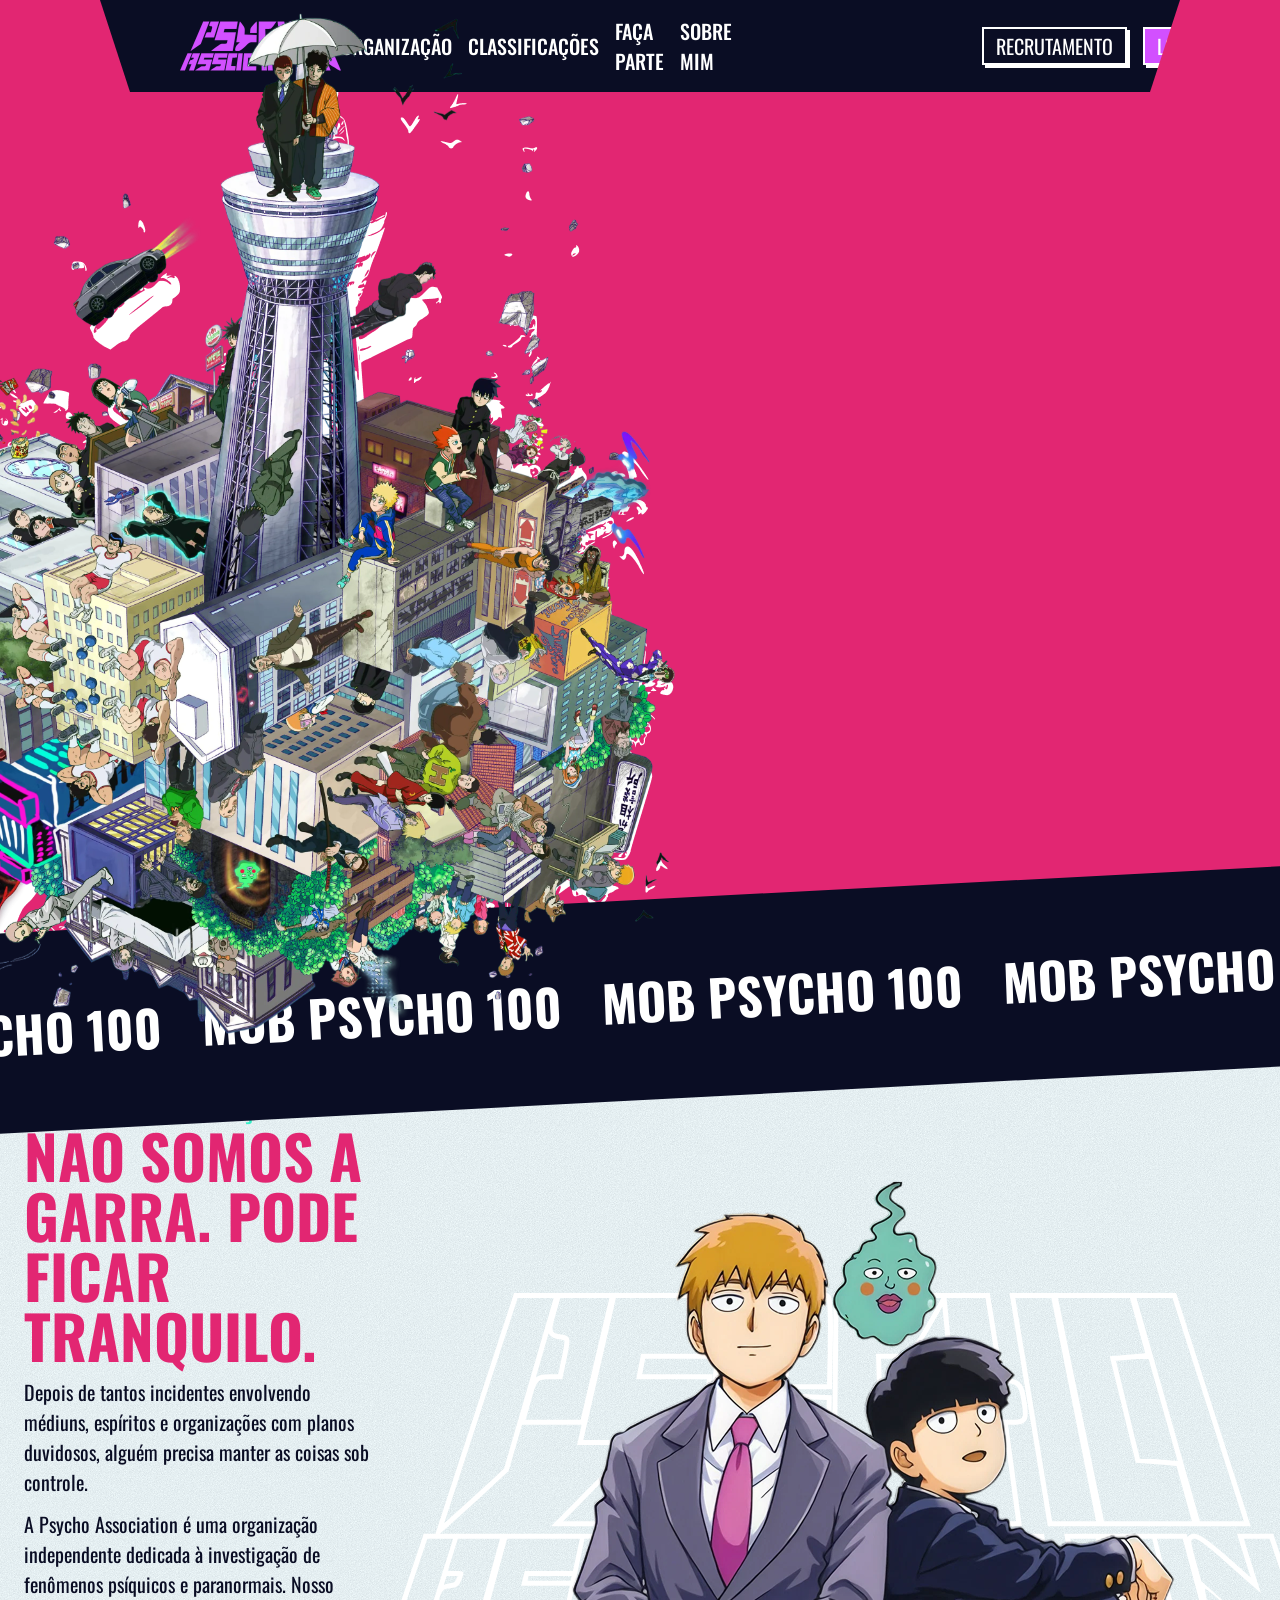
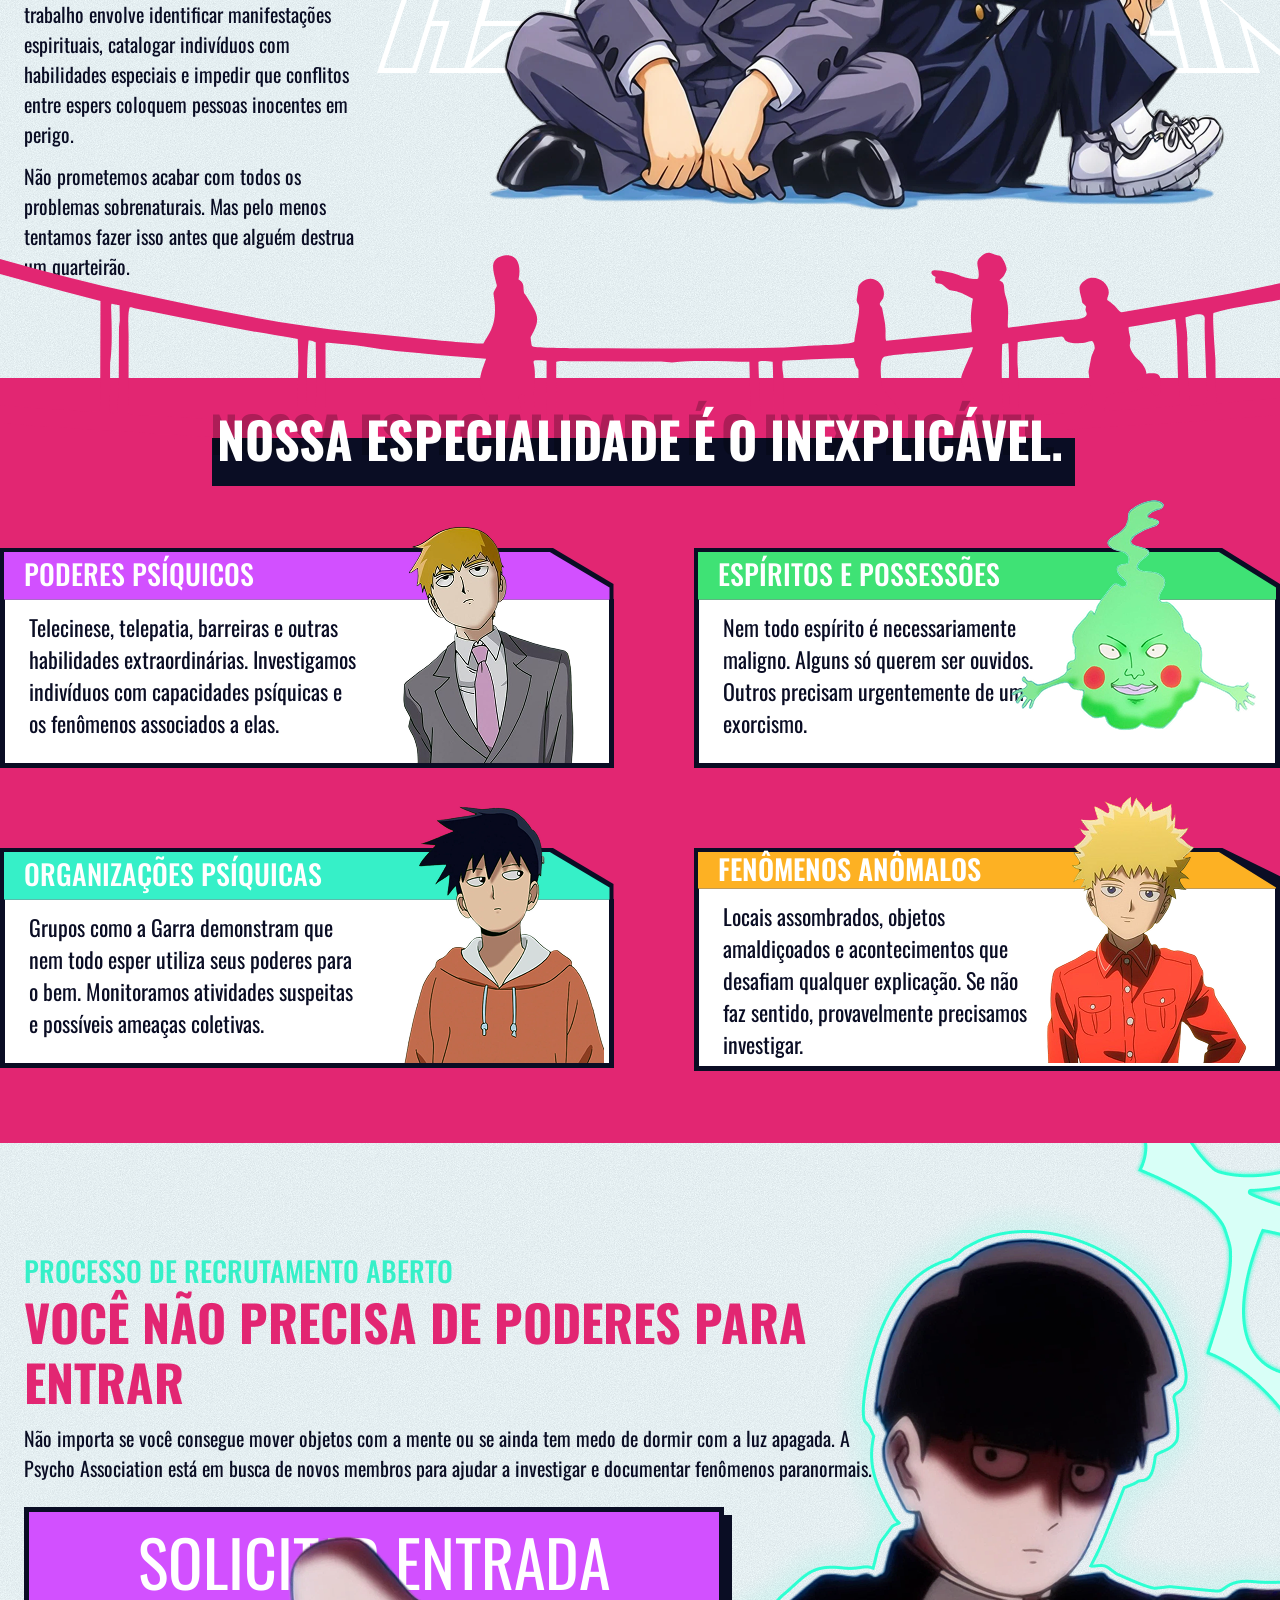
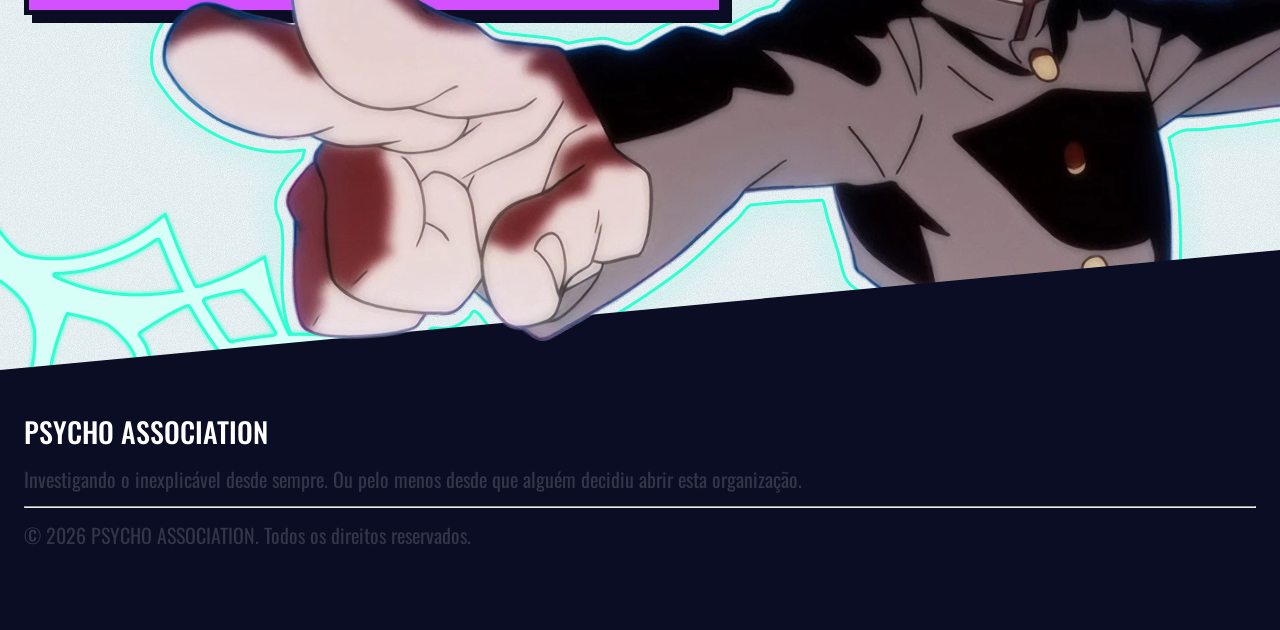
==== commit 3011cd35: "refactor: Arruma header e botões para scrollar" ====
--- a/public/index.html
+++ b/public/index.html
@@ -26,6 +26,10 @@
     <ul>
       <li><a href="#about">ORGANIZAÇÃO</a></li>
       <li><a href="#universe">CLASSIFICAÇÕES</a></li>
+      <li><a href="#call">FAÇA PARTE</a></li>
+      <li><a href="#universe">SOBRE MIM</a></li>
+    </ul>
+    <ul>
       <button class="cadastro" onclick="window.location = 'cadastro.html'">RECRUTAMENTO</button>
       <button class="login" onclick="window.location = 'login.html'">LOGIN</button>
     </ul>
--- a/public/css/home.css
+++ b/public/css/home.css
@@ -23,20 +23,24 @@
     display: flex;
     justify-content: space-between;
     position: fixed;
-    top: 10px;
+    top: 0px;
     left: 100px;
     right: 100px;
     background-color: var(--azul-escuro);
     padding: 16px 80px;
-    clip-path: polygon(30px 0%, 100% 0%, calc(100% - 30px) 100%, 0% 100%);
+    clip-path: polygon(0px 0%, 100% 0%, calc(100% - 30px) 100%, 30px 100%);
     z-index: 1000;
 }
 
+header div {
+    display: flex;
+    column-gap: 250px;
+}
+
 header ul {
     color: white;
     display: flex;
     align-items: center;
-    width: 40%;
     height: 100%;
     gap: 16px;
 }
@@ -300,9 +304,13 @@
     }
 }
 
+#universe {
+    scroll-margin-top: 40px;
+}
 
 .about-section {
     z-index: -10000;
+    margin-top: 50px;
 }
 
 .about-content {
@@ -317,7 +325,7 @@
 .about-content .back-logo {
     position: absolute;
     z-index: -10;
-    right: 0px;
+    right: -40px;
 }
 
 .about-text {
@@ -368,6 +376,7 @@
     width: 100%;
     display: flex;
     justify-content: center;
+    padding-bottom: 45px;
 }
 
 .universe-content {
